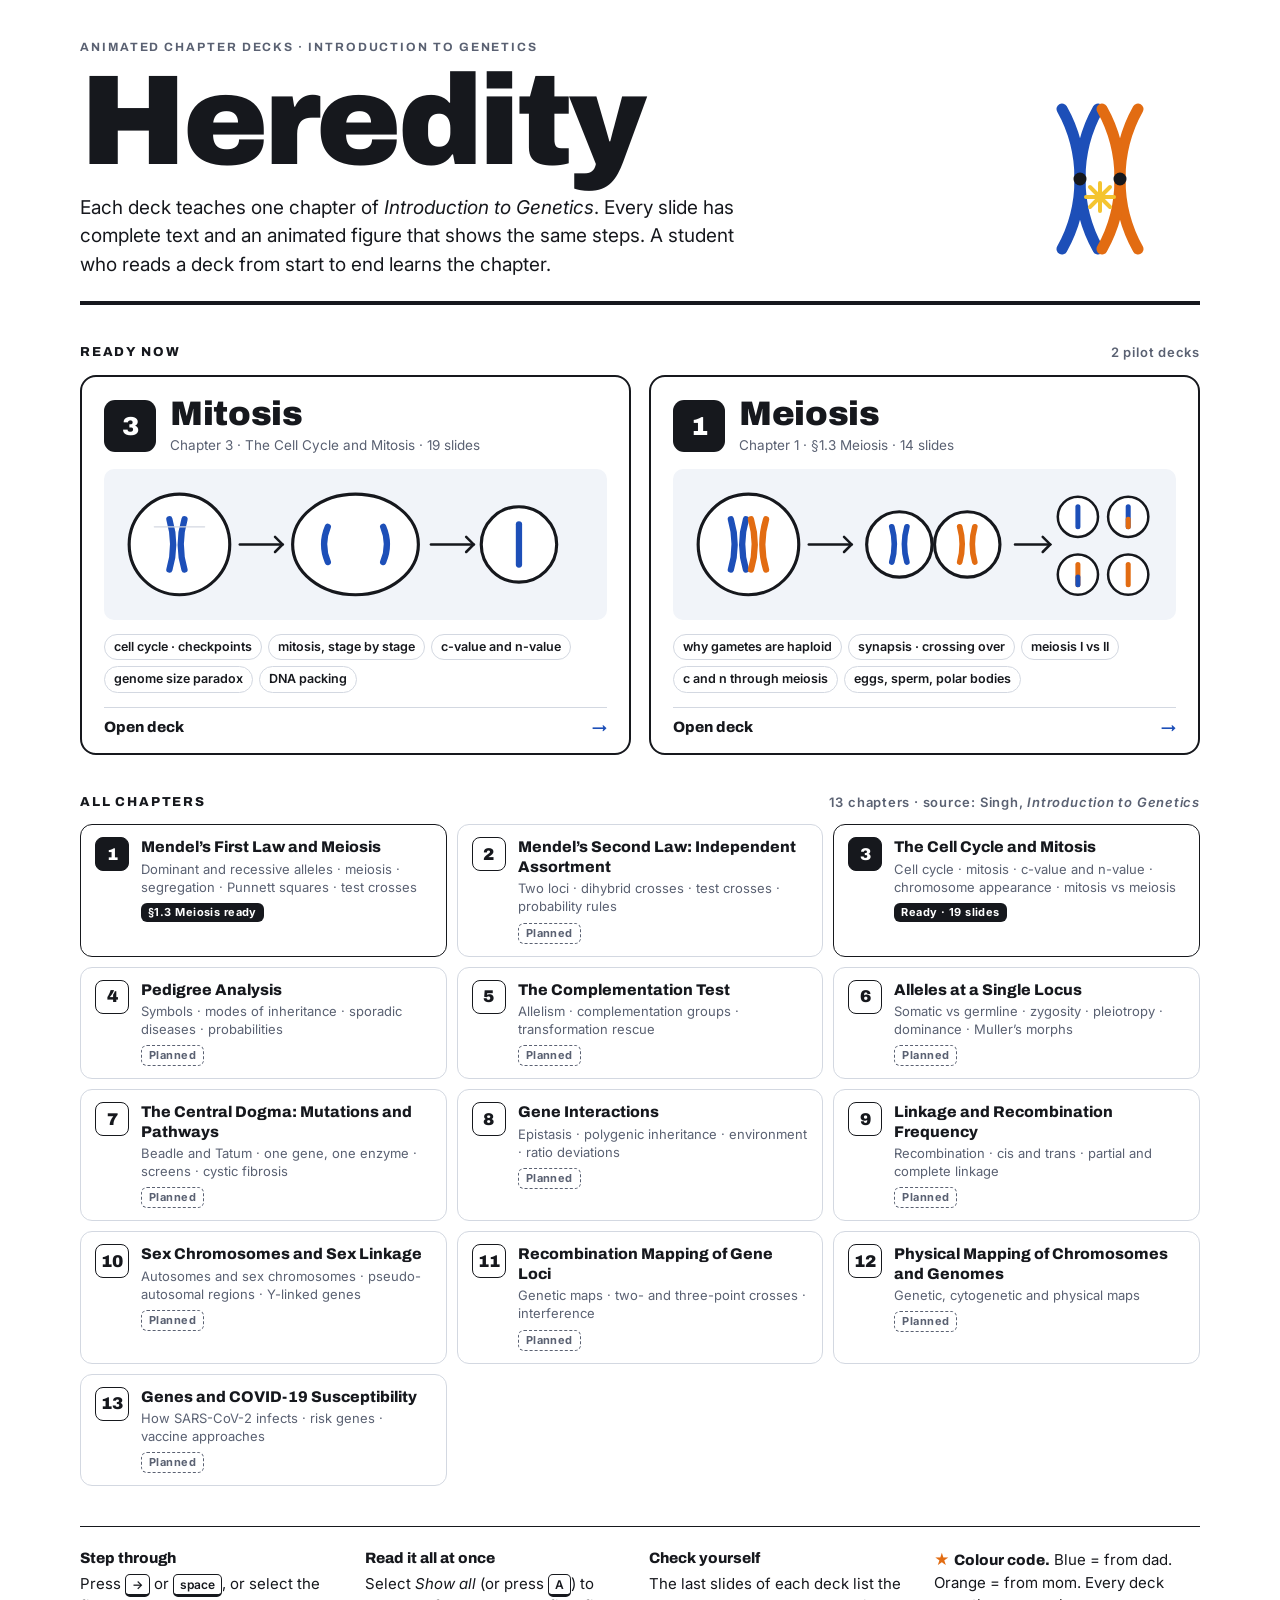
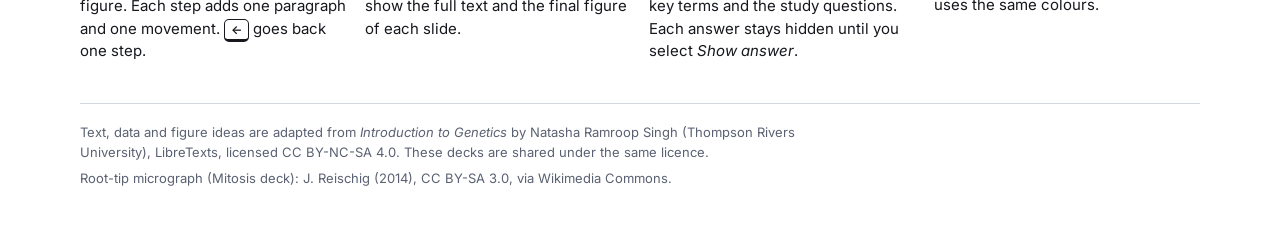
==== index.html @ efc5bda9 "Redo deck prose with the slop-scorer rubric Sentence-level slop review of both decks (mitosis M→L, m" ====
<!doctype html>
<html lang="en"><head><meta charset="utf-8">
<meta name="viewport" content="width=device-width,initial-scale=1,viewport-fit=cover">
<title>Heredity</title>
<meta name="claude:viewport-fit-sides" content="cover">
<meta name="description" content="Animated, self-contained chapter decks for Introduction to Genetics: mitosis, meiosis and the rest of heredity, explained step by step.">
<link rel="preconnect" href="https://fonts.googleapis.com"><link rel="preconnect" href="https://fonts.gstatic.com" crossorigin>
<link rel="stylesheet" href="https://fonts.googleapis.com/css2?family=Archivo:wght@500;600;700;800;900&family=Inter:wght@400;500;600;700&display=swap">
<style>
/* Layout: memory-sheet index. Heavy title + rule, a live-deck pair up top, then the 13-chapter table of contents as cards. */
:root{
  --paper:#ffffff; --ink:#16181d; --muted:#5a6172; --faint:#d3d8e1; --card:#ffffff; --wash:#f1f4f9;
  --dad:#1d4fb8; --mom:#e26c12; --hi:#f4c430; --tile:#16181d; --tile-ink:#ffffff;
  --f-display:"Archivo","Arial Black","Helvetica Neue",system-ui,sans-serif;
  --f-body:"Inter",system-ui,-apple-system,"Segoe UI",sans-serif;
}
@media (prefers-color-scheme: dark){:root:not([data-theme="light"]){color-scheme:dark;
  --paper:#0d0f13; --ink:#eef1f6; --muted:#9ba3b4; --faint:#2f3540; --card:#12151b; --wash:#191d25;
  --dad:#58b4f0; --mom:#ff9c48; --hi:#ffd84d; --tile:#eef1f6; --tile-ink:#0d0f13;}}
:root[data-theme="dark"]{color-scheme:dark;
  --paper:#0d0f13; --ink:#eef1f6; --muted:#9ba3b4; --faint:#2f3540; --card:#12151b; --wash:#191d25;
  --dad:#58b4f0; --mom:#ff9c48; --hi:#ffd84d; --tile:#eef1f6; --tile-ink:#0d0f13;}
*,*::before,*::after{box-sizing:border-box}
body{margin:0;background:var(--paper);color:var(--ink);font:16px/1.5 var(--f-body);-webkit-font-smoothing:antialiased;
  padding-left:max(16px,env(safe-area-inset-left,0px));padding-right:max(16px,env(safe-area-inset-right,0px))}
.wrap{max-width:1120px;margin:0 auto;padding-block:40px 56px;display:flex;flex-direction:column;gap:40px}
a{color:inherit}
.eyebrow{font:700 12px/1.2 var(--f-display);letter-spacing:.16em;text-transform:uppercase;color:var(--muted)}
header{display:grid;grid-template-columns:1fr auto;gap:24px;align-items:end;border-bottom:4px solid var(--ink);padding-bottom:22px}
h1{font:900 clamp(56px,11vw,128px)/.9 var(--f-display);letter-spacing:-.03em;margin:10px 0 14px}
.lede{font-size:clamp(17px,1.6vw,19px);max-width:56ch;margin:0;text-wrap:pretty}
.mark{width:clamp(130px,18vw,200px);height:auto}
.mark .chr{stroke-linecap:round;fill:none;stroke-width:11}
.mark .tipb{animation:swapb 6s infinite var(--e,ease-in-out)}
.mark .tipo{animation:swapo 6s infinite ease-in-out}
@keyframes swapb{0%,35%{stroke:var(--dad)}50%,85%{stroke:var(--mom)}100%{stroke:var(--dad)}}
@keyframes swapo{0%,35%{stroke:var(--mom)}50%,85%{stroke:var(--dad)}100%{stroke:var(--mom)}}
.mark .spark{animation:spark 6s infinite;transform-origin:100px 118px;transform-box:view-box}
@keyframes spark{0%,36%{opacity:0;transform:scale(.4)}42%{opacity:1;transform:scale(1.2)}50%,100%{opacity:0;transform:scale(.4)}}
@media (prefers-reduced-motion:reduce){.mark *{animation:none!important}}

h2{font:800 13px/1.2 var(--f-display);letter-spacing:.14em;text-transform:uppercase;margin:0 0 14px;display:flex;justify-content:space-between;gap:12px}
h2 span{color:var(--muted);font-weight:600;letter-spacing:.06em;text-transform:none;font-family:var(--f-body);font-size:13px}

.live{display:grid;grid-template-columns:repeat(auto-fit,minmax(min(100%,420px),1fr));gap:18px}
.deck{display:grid;grid-template-rows:auto 1fr auto;gap:14px;border:2px solid var(--ink);border-radius:16px;padding:20px 22px 18px;text-decoration:none;background:var(--card);transition:transform .2s ease,box-shadow .2s ease}
.deck:hover{transform:translateY(-3px);box-shadow:0 6px 0 var(--ink)}
.deck:focus-visible{outline:3px solid var(--dad);outline-offset:3px}
.deck-top{display:flex;align-items:center;gap:14px}
.tile{flex:none;width:52px;height:52px;border-radius:11px;background:var(--tile);color:var(--tile-ink);display:grid;place-items:center;font:900 26px/1 var(--f-display)}
.deck h3{font:900 clamp(26px,3vw,34px)/1 var(--f-display);margin:0;letter-spacing:-.01em}
.deck .sub{font-size:13.5px;color:var(--muted);margin-top:4px}
.deck svg{width:100%;height:auto;display:block;border-radius:10px;background:var(--wash)}
.deck ul{margin:0;padding:0;list-style:none;display:flex;flex-wrap:wrap;gap:6px}
.deck li{font:600 12.5px/1 var(--f-body);border:1.5px solid var(--faint);border-radius:999px;padding:6px 9px}
.go{display:flex;justify-content:space-between;align-items:center;font:800 15px/1 var(--f-display);border-top:1.5px solid var(--faint);padding-top:12px}
.go b{font-weight:800;color:var(--dad)}

.toc{display:grid;grid-template-columns:repeat(auto-fill,minmax(min(100%,330px),1fr));gap:10px}
.ch{display:grid;grid-template-columns:auto 1fr;gap:12px;align-items:start;border:1.5px solid var(--faint);border-radius:12px;padding:12px 14px;text-decoration:none;background:var(--card)}
a.ch{border-color:var(--ink)}
a.ch:hover{background:var(--wash)}
a.ch:focus-visible{outline:3px solid var(--dad);outline-offset:2px}
.ch .n{width:34px;height:34px;border-radius:8px;display:grid;place-items:center;font:900 17px/1 var(--f-display);border:1.5px solid var(--ink)}
a.ch .n{background:var(--tile);color:var(--tile-ink)}
.ch .t{font:800 15.5px/1.25 var(--f-display)}
.ch .s{font-size:13px;color:var(--muted);margin-top:3px;line-height:1.4}
.pill{display:inline-block;font:700 11px/1 var(--f-body);letter-spacing:.04em;padding:4px 7px;border-radius:6px;margin-top:7px}
.pill.ok{background:var(--ink);color:var(--paper)}
.pill.later{border:1.5px dashed var(--muted);color:var(--muted)}

.how{display:grid;grid-template-columns:repeat(auto-fit,minmax(min(100%,240px),1fr));gap:18px;border-top:1.5px solid var(--ink);padding-top:22px}
.how p{margin:0;font-size:15px;max-width:44ch}
.how b{display:block;font:800 15px/1.3 var(--f-display);margin-bottom:4px}
.star::before{content:"★ ";color:var(--mom)}
kbd{font:600 12px/1 var(--f-body);border:1.5px solid var(--ink);border-bottom-width:3px;border-radius:5px;padding:2px 6px}
footer{font-size:13px;color:var(--muted);border-top:1px solid var(--faint);padding-top:18px;line-height:1.55}
footer p{margin:0 0 6px;max-width:90ch}
@media (max-width:640px){header{grid-template-columns:1fr}.mark{justify-self:start;width:120px;order:-1}}
</style></head>
<body><div class="wrap">

<header>
  <div>
    <div class="eyebrow">Animated chapter decks · Introduction to Genetics</div>
    <h1>Heredity</h1>
    <p class="lede">Each deck teaches one chapter of <i>Introduction to Genetics</i>. Every slide has complete text and an animated figure that shows the same steps. A student who reads a deck from start to end learns the chapter.</p>
  </div>
  <svg class="mark" viewBox="0 0 200 200" role="img" aria-label="Two homologous chromosomes, blue from dad and orange from mom, swap their lower tips in a crossover">
    <path class="chr" d="M62,30 Q80,62 80,100 Q80,138 62,170" style="stroke:var(--dad)"/>
    <path class="chr" d="M98,30 Q80,62 80,100" style="stroke:var(--dad)"/>
    <path class="chr tipb" d="M80,100 Q80,138 98,170" style="stroke:var(--dad)"/>
    <path class="chr" d="M138,30 Q120,62 120,100 Q120,138 138,170" style="stroke:var(--mom)"/>
    <path class="chr" d="M102,30 Q120,62 120,100" style="stroke:var(--mom)"/>
    <path class="chr tipo" d="M120,100 Q120,138 102,170" style="stroke:var(--mom)"/>
    <circle cx="80" cy="100" r="6.5" style="fill:var(--ink)"/><circle cx="120" cy="100" r="6.5" style="fill:var(--ink)"/>
    <path class="spark" d="M100,104 L100,132 M86,118 L114,118 M90,108 L110,128 M110,108 L90,128" style="stroke:var(--hi);stroke-width:4;stroke-linecap:round"/>
  </svg>
</header>

<section aria-labelledby="ready">
  <h2 id="ready">Ready now <span>2 pilot decks</span></h2>
  <div class="live">
    <a class="deck" href="slides/03-mitosis.html">
      <div class="deck-top"><div class="tile">3</div><div><h3>Mitosis</h3><div class="sub">Chapter 3 · The Cell Cycle and Mitosis · 19 slides</div></div></div>
      <svg viewBox="0 0 400 120" aria-hidden="true">
        <g fill="none" stroke-linecap="round">
          <circle cx="60" cy="60" r="40" style="fill:var(--card);stroke:var(--ink)" stroke-width="2.5"/>
          <path d="M52,40 Q58,60 52,80 M64,40 Q58,60 64,80" style="stroke:var(--dad)" stroke-width="5"/>
          <path d="M40,46 L80,46" style="stroke:var(--faint)" stroke-width="1"/>
          <path d="M108,60 L142,60" style="stroke:var(--ink)" stroke-width="2"/><path d="M136,54 L142,60 L136,66" style="stroke:var(--ink)" stroke-width="2"/>
          <ellipse cx="200" cy="60" rx="50" ry="40" style="fill:var(--card);stroke:var(--ink)" stroke-width="2.5"/>
          <path d="M178,46 Q172,60 178,74" style="stroke:var(--dad)" stroke-width="5"/><path d="M222,46 Q228,60 222,74" style="stroke:var(--dad)" stroke-width="5"/>
          <path d="M260,60 L294,60" style="stroke:var(--ink)" stroke-width="2"/><path d="M288,54 L294,60 L288,66" style="stroke:var(--ink)" stroke-width="2"/>
          <circle cx="330" cy="60" r="30" style="fill:var(--card);stroke:var(--ink)" stroke-width="2.5"/><circle cx="372" cy="60" r="0" />
          <path d="M330,44 L330,76" style="stroke:var(--dad)" stroke-width="5"/>
        </g>
      </svg>
      <ul><li>cell cycle · checkpoints</li><li>mitosis, stage by stage</li><li>c-value and n-value</li><li>genome size paradox</li><li>DNA packing</li></ul>
      <div class="go"><span>Open deck</span><b>→</b></div>
    </a>
    <a class="deck" href="slides/01-meiosis.html">
      <div class="deck-top"><div class="tile">1</div><div><h3>Meiosis</h3><div class="sub">Chapter 1 · §1.3 Meiosis · 14 slides</div></div></div>
      <svg viewBox="0 0 400 120" aria-hidden="true">
        <g fill="none" stroke-linecap="round">
          <circle cx="60" cy="60" r="40" style="fill:var(--card);stroke:var(--ink)" stroke-width="2.5"/>
          <path d="M46,40 Q52,60 46,80 M58,40 Q52,60 58,80" style="stroke:var(--dad)" stroke-width="5"/>
          <path d="M62,40 Q68,60 62,80" style="stroke:var(--mom)" stroke-width="5"/><path d="M74,40 Q68,60 74,80" style="stroke:var(--mom)" stroke-width="5"/>
          <path d="M108,60 L142,60" style="stroke:var(--ink)" stroke-width="2"/><path d="M136,54 L142,60 L136,66" style="stroke:var(--ink)" stroke-width="2"/>
          <circle cx="180" cy="60" r="26" style="fill:var(--card);stroke:var(--ink)" stroke-width="2.5"/><circle cx="234" cy="60" r="26" style="fill:var(--card);stroke:var(--ink)" stroke-width="2.5"/>
          <path d="M174,46 Q178,60 174,74 M186,46 Q182,60 186,74" style="stroke:var(--dad)" stroke-width="4.5"/>
          <path d="M228,46 Q232,60 228,74 M240,46 Q236,60 240,74" style="stroke:var(--mom)" stroke-width="4.5"/>
          <path d="M272,60 L300,60" style="stroke:var(--ink)" stroke-width="2"/><path d="M294,54 L300,60 L294,66" style="stroke:var(--ink)" stroke-width="2"/>
          <circle cx="322" cy="38" r="16" style="fill:var(--card);stroke:var(--ink)" stroke-width="2"/><circle cx="362" cy="38" r="16" style="fill:var(--card);stroke:var(--ink)" stroke-width="2"/>
          <circle cx="322" cy="84" r="16" style="fill:var(--card);stroke:var(--ink)" stroke-width="2"/><circle cx="362" cy="84" r="16" style="fill:var(--card);stroke:var(--ink)" stroke-width="2"/>
          <path d="M322,30 L322,46" style="stroke:var(--dad)" stroke-width="4"/><path d="M362,30 L362,46" style="stroke:var(--dad)" stroke-width="4"/>
          <path d="M322,76 L322,92" style="stroke:var(--mom)" stroke-width="4"/><path d="M362,76 L362,92" style="stroke:var(--mom)" stroke-width="4"/>
          <path d="M362,40 L362,46" style="stroke:var(--mom)" stroke-width="4"/><path d="M322,86 L322,92" style="stroke:var(--dad)" stroke-width="4"/>
        </g>
      </svg>
      <ul><li>why gametes are haploid</li><li>synapsis · crossing over</li><li>meiosis I vs II</li><li>c and n through meiosis</li><li>eggs, sperm, polar bodies</li></ul>
      <div class="go"><span>Open deck</span><b>→</b></div>
    </a>
  </div>
</section>

<section aria-labelledby="all">
  <h2 id="all">All chapters <span>13 chapters · source: Singh, <i>Introduction to Genetics</i></span></h2>
  <div class="toc">
    <a class="ch" href="slides/01-meiosis.html"><div class="n">1</div><div><div class="t">Mendel’s First Law and Meiosis</div><div class="s">Dominant and recessive alleles · meiosis · segregation · Punnett squares · test crosses</div><span class="pill ok">§1.3 Meiosis ready</span></div></a>
    <div class="ch"><div class="n">2</div><div><div class="t">Mendel’s Second Law: Independent Assortment</div><div class="s">Two loci · dihybrid crosses · test crosses · probability rules</div><span class="pill later">Planned</span></div></div>
    <a class="ch" href="slides/03-mitosis.html"><div class="n">3</div><div><div class="t">The Cell Cycle and Mitosis</div><div class="s">Cell cycle · mitosis · c-value and n-value · chromosome appearance · mitosis vs meiosis</div><span class="pill ok">Ready · 19 slides</span></div></a>
    <div class="ch"><div class="n">4</div><div><div class="t">Pedigree Analysis</div><div class="s">Symbols · modes of inheritance · sporadic diseases · probabilities</div><span class="pill later">Planned</span></div></div>
    <div class="ch"><div class="n">5</div><div><div class="t">The Complementation Test</div><div class="s">Allelism · complementation groups · transformation rescue</div><span class="pill later">Planned</span></div></div>
    <div class="ch"><div class="n">6</div><div><div class="t">Alleles at a Single Locus</div><div class="s">Somatic vs germline · zygosity · pleiotropy · dominance · Muller’s morphs</div><span class="pill later">Planned</span></div></div>
    <div class="ch"><div class="n">7</div><div><div class="t">The Central Dogma: Mutations and Pathways</div><div class="s">Beadle and Tatum · one gene, one enzyme · screens · cystic fibrosis</div><span class="pill later">Planned</span></div></div>
    <div class="ch"><div class="n">8</div><div><div class="t">Gene Interactions</div><div class="s">Epistasis · polygenic inheritance · environment · ratio deviations</div><span class="pill later">Planned</span></div></div>
    <div class="ch"><div class="n">9</div><div><div class="t">Linkage and Recombination Frequency</div><div class="s">Recombination · cis and trans · partial and complete linkage</div><span class="pill later">Planned</span></div></div>
    <div class="ch"><div class="n">10</div><div><div class="t">Sex Chromosomes and Sex Linkage</div><div class="s">Autosomes and sex chromosomes · pseudo-autosomal regions · Y-linked genes</div><span class="pill later">Planned</span></div></div>
    <div class="ch"><div class="n">11</div><div><div class="t">Recombination Mapping of Gene Loci</div><div class="s">Genetic maps · two- and three-point crosses · interference</div><span class="pill later">Planned</span></div></div>
    <div class="ch"><div class="n">12</div><div><div class="t">Physical Mapping of Chromosomes and Genomes</div><div class="s">Genetic, cytogenetic and physical maps</div><span class="pill later">Planned</span></div></div>
    <div class="ch"><div class="n">13</div><div><div class="t">Genes and COVID-19 Susceptibility</div><div class="s">How SARS-CoV-2 infects · risk genes · vaccine approaches</div><span class="pill later">Planned</span></div></div>
  </div>
</section>

<section class="how" aria-label="How to use a deck">
  <p><b>Step through</b>Press <kbd>→</kbd> or <kbd>space</kbd>, or select the figure. Each step adds one paragraph and one movement. <kbd>←</kbd> goes back one step.</p>
  <p><b>Read it all at once</b>Select <i>Show all</i> (or press <kbd>A</kbd>) to show the full text and the final figure of each slide.</p>
  <p><b>Check yourself</b>The last slides of each deck list the key terms and the study questions. Each answer stays hidden until you select <i>Show answer</i>.</p>
  <p class="star"><b style="display:inline">Colour code.</b> Blue = from dad. Orange = from mom. Every deck uses the same colours.</p>
</section>

<footer>
  <p>Text, data and figure ideas are adapted from <i>Introduction to Genetics</i> by Natasha Ramroop Singh (Thompson Rivers University), LibreTexts, licensed CC BY-NC-SA 4.0. These decks are shared under the same licence.</p>
  <p>Root-tip micrograph (Mitosis deck): J. Reischig (2014), CC BY-SA 3.0, via Wikimedia Commons.</p>
</footer>
</div></body></html>
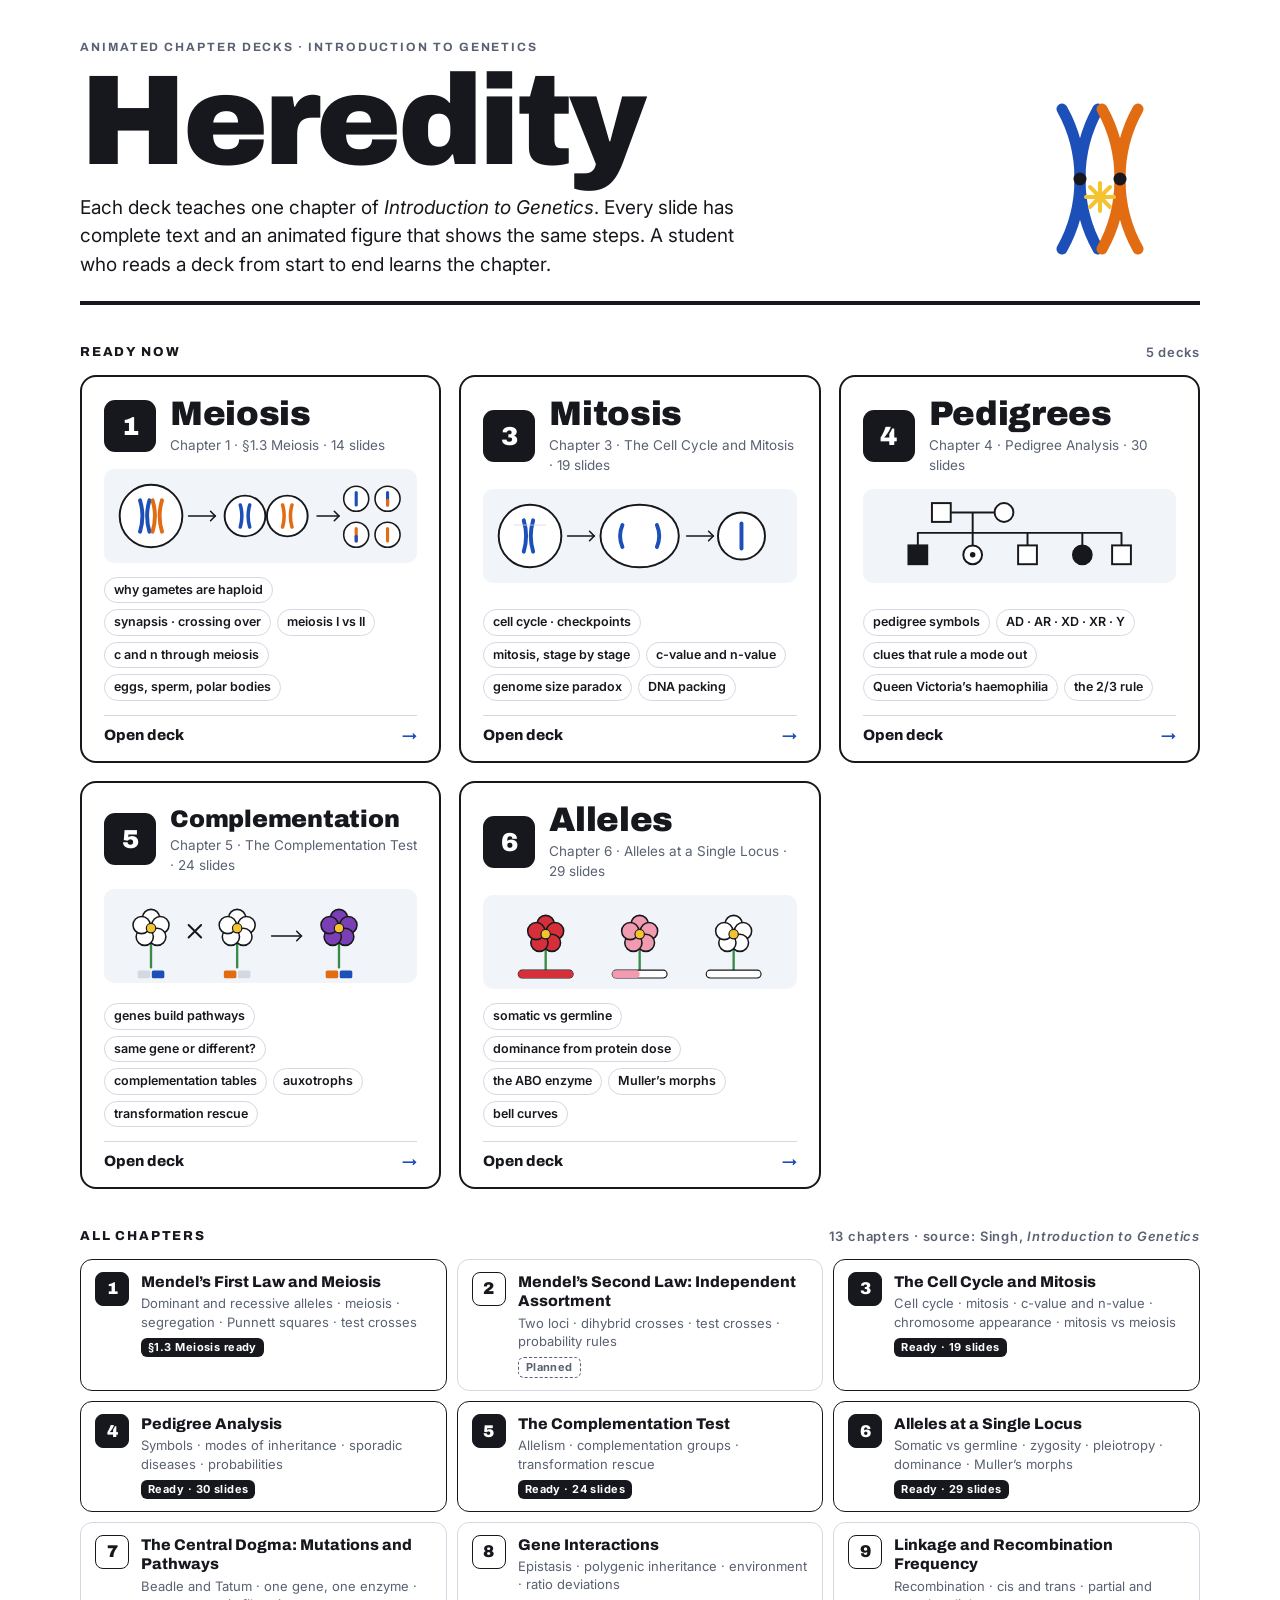
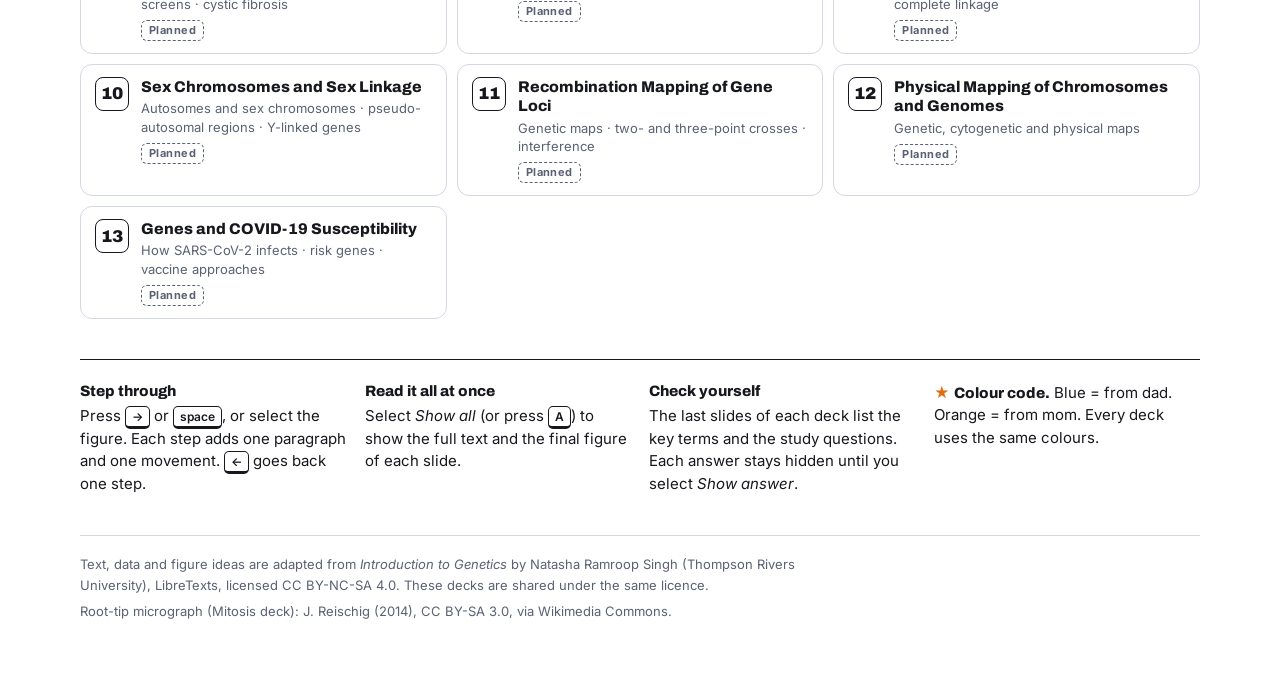
==== commit e861c1db: "Add chapter 4, 5 and 6 decks (pedigrees, complementation, alleles) Genome-first explanations, real c" ====
--- a/index.html
+++ b/index.html
@@ -42,13 +42,16 @@
 h2{font:800 13px/1.2 var(--f-display);letter-spacing:.14em;text-transform:uppercase;margin:0 0 14px;display:flex;justify-content:space-between;gap:12px}
 h2 span{color:var(--muted);font-weight:600;letter-spacing:.06em;text-transform:none;font-family:var(--f-body);font-size:13px}
 
-.live{display:grid;grid-template-columns:repeat(auto-fit,minmax(min(100%,420px),1fr));gap:18px}
+.live{display:grid;grid-template-columns:repeat(auto-fit,minmax(min(100%,340px),1fr));gap:18px}
 .deck{display:grid;grid-template-rows:auto 1fr auto;gap:14px;border:2px solid var(--ink);border-radius:16px;padding:20px 22px 18px;text-decoration:none;background:var(--card);transition:transform .2s ease,box-shadow .2s ease}
 .deck:hover{transform:translateY(-3px);box-shadow:0 6px 0 var(--ink)}
 .deck:focus-visible{outline:3px solid var(--dad);outline-offset:3px}
 .deck-top{display:flex;align-items:center;gap:14px}
 .tile{flex:none;width:52px;height:52px;border-radius:11px;background:var(--tile);color:var(--tile-ink);display:grid;place-items:center;font:900 26px/1 var(--f-display)}
 .deck h3{font:900 clamp(26px,3vw,34px)/1 var(--f-display);margin:0;letter-spacing:-.01em}
+.deck h3.long{font-size:clamp(20px,1.9vw,24px);padding-top:4px}
+.deck-top>div{min-width:0}
+.deck{min-width:0}
 .deck .sub{font-size:13.5px;color:var(--muted);margin-top:4px}
 .deck svg{width:100%;height:auto;display:block;border-radius:10px;background:var(--wash)}
 .deck ul{margin:0;padding:0;list-style:none;display:flex;flex-wrap:wrap;gap:6px}
@@ -99,26 +102,8 @@
 </header>
 
 <section aria-labelledby="ready">
-  <h2 id="ready">Ready now <span>2 pilot decks</span></h2>
+  <h2 id="ready">Ready now <span>5 decks</span></h2>
   <div class="live">
-    <a class="deck" href="slides/03-mitosis.html">
-      <div class="deck-top"><div class="tile">3</div><div><h3>Mitosis</h3><div class="sub">Chapter 3 · The Cell Cycle and Mitosis · 19 slides</div></div></div>
-      <svg viewBox="0 0 400 120" aria-hidden="true">
-        <g fill="none" stroke-linecap="round">
-          <circle cx="60" cy="60" r="40" style="fill:var(--card);stroke:var(--ink)" stroke-width="2.5"/>
-          <path d="M52,40 Q58,60 52,80 M64,40 Q58,60 64,80" style="stroke:var(--dad)" stroke-width="5"/>
-          <path d="M40,46 L80,46" style="stroke:var(--faint)" stroke-width="1"/>
-          <path d="M108,60 L142,60" style="stroke:var(--ink)" stroke-width="2"/><path d="M136,54 L142,60 L136,66" style="stroke:var(--ink)" stroke-width="2"/>
-          <ellipse cx="200" cy="60" rx="50" ry="40" style="fill:var(--card);stroke:var(--ink)" stroke-width="2.5"/>
-          <path d="M178,46 Q172,60 178,74" style="stroke:var(--dad)" stroke-width="5"/><path d="M222,46 Q228,60 222,74" style="stroke:var(--dad)" stroke-width="5"/>
-          <path d="M260,60 L294,60" style="stroke:var(--ink)" stroke-width="2"/><path d="M288,54 L294,60 L288,66" style="stroke:var(--ink)" stroke-width="2"/>
-          <circle cx="330" cy="60" r="30" style="fill:var(--card);stroke:var(--ink)" stroke-width="2.5"/><circle cx="372" cy="60" r="0" />
-          <path d="M330,44 L330,76" style="stroke:var(--dad)" stroke-width="5"/>
-        </g>
-      </svg>
-      <ul><li>cell cycle · checkpoints</li><li>mitosis, stage by stage</li><li>c-value and n-value</li><li>genome size paradox</li><li>DNA packing</li></ul>
-      <div class="go"><span>Open deck</span><b>→</b></div>
-    </a>
     <a class="deck" href="slides/01-meiosis.html">
       <div class="deck-top"><div class="tile">1</div><div><h3>Meiosis</h3><div class="sub">Chapter 1 · §1.3 Meiosis · 14 slides</div></div></div>
       <svg viewBox="0 0 400 120" aria-hidden="true">
@@ -141,6 +126,65 @@
       <ul><li>why gametes are haploid</li><li>synapsis · crossing over</li><li>meiosis I vs II</li><li>c and n through meiosis</li><li>eggs, sperm, polar bodies</li></ul>
       <div class="go"><span>Open deck</span><b>→</b></div>
     </a>
+    <a class="deck" href="slides/03-mitosis.html">
+      <div class="deck-top"><div class="tile">3</div><div><h3>Mitosis</h3><div class="sub">Chapter 3 · The Cell Cycle and Mitosis · 19 slides</div></div></div>
+      <svg viewBox="0 0 400 120" aria-hidden="true">
+        <g fill="none" stroke-linecap="round">
+          <circle cx="60" cy="60" r="40" style="fill:var(--card);stroke:var(--ink)" stroke-width="2.5"/>
+          <path d="M52,40 Q58,60 52,80 M64,40 Q58,60 64,80" style="stroke:var(--dad)" stroke-width="5"/>
+          <path d="M40,46 L80,46" style="stroke:var(--faint)" stroke-width="1"/>
+          <path d="M108,60 L142,60" style="stroke:var(--ink)" stroke-width="2"/><path d="M136,54 L142,60 L136,66" style="stroke:var(--ink)" stroke-width="2"/>
+          <ellipse cx="200" cy="60" rx="50" ry="40" style="fill:var(--card);stroke:var(--ink)" stroke-width="2.5"/>
+          <path d="M178,46 Q172,60 178,74" style="stroke:var(--dad)" stroke-width="5"/><path d="M222,46 Q228,60 222,74" style="stroke:var(--dad)" stroke-width="5"/>
+          <path d="M260,60 L294,60" style="stroke:var(--ink)" stroke-width="2"/><path d="M288,54 L294,60 L288,66" style="stroke:var(--ink)" stroke-width="2"/>
+          <circle cx="330" cy="60" r="30" style="fill:var(--card);stroke:var(--ink)" stroke-width="2.5"/><circle cx="372" cy="60" r="0" />
+          <path d="M330,44 L330,76" style="stroke:var(--dad)" stroke-width="5"/>
+        </g>
+      </svg>
+      <ul><li>cell cycle · checkpoints</li><li>mitosis, stage by stage</li><li>c-value and n-value</li><li>genome size paradox</li><li>DNA packing</li></ul>
+      <div class="go"><span>Open deck</span><b>→</b></div>
+    </a>
+    <a class="deck" href="slides/04-pedigrees.html">
+      <div class="deck-top"><div class="tile">4</div><div><h3>Pedigrees</h3><div class="sub">Chapter 4 · Pedigree Analysis · 30 slides</div></div></div>
+      <svg viewBox="0 0 400 120" aria-hidden="true">
+        <g fill="none" stroke-linecap="round" stroke-width="2.5" style="stroke:var(--ink)">
+          <path d="M112,30 L168,30 M140,30 L140,56 M70,56 L330,56 M70,56 L70,72 M140,56 L140,72 M210,56 L210,72 M280,56 L280,72 M330,56 L330,72"/>
+          <rect x="88" y="18" width="24" height="24" style="fill:var(--card)"/><circle cx="180" cy="30" r="12" style="fill:var(--card)"/>
+          <rect x="58" y="72" width="24" height="24" style="fill:var(--ink)"/><circle cx="140" cy="84" r="12" style="fill:var(--card)"/>
+          <circle cx="140" cy="84" r="3.5" style="fill:var(--ink);stroke:none"/>
+          <rect x="198" y="72" width="24" height="24" style="fill:var(--card)"/><circle cx="280" cy="84" r="12" style="fill:var(--ink)"/>
+          <rect x="318" y="72" width="24" height="24" style="fill:var(--card)"/>
+        </g>
+      </svg>
+      <ul><li>pedigree symbols</li><li>AD · AR · XD · XR · Y</li><li>clues that rule a mode out</li><li>Queen Victoria’s haemophilia</li><li>the 2/3 rule</li></ul>
+      <div class="go"><span>Open deck</span><b>→</b></div>
+    </a>
+    <a class="deck" href="slides/05-complementation.html">
+      <div class="deck-top"><div class="tile">5</div><div><h3 class="long">Complementation</h3><div class="sub">Chapter 5 · The Complementation Test · 24 slides</div></div></div>
+      <svg viewBox="0 0 400 120" aria-hidden="true">
+        <g fill="none" stroke-linecap="round">
+          <path d="M60,62 L60,100" style="stroke:#3a8a4a" stroke-width="3"/><circle cx="60" cy="37" r="11" style="fill:#ffffff;stroke:var(--ink)" stroke-width="2"/><circle cx="72" cy="46" r="11" style="fill:#ffffff;stroke:var(--ink)" stroke-width="2"/><circle cx="68" cy="61" r="11" style="fill:#ffffff;stroke:var(--ink)" stroke-width="2"/><circle cx="52" cy="61" r="11" style="fill:#ffffff;stroke:var(--ink)" stroke-width="2"/><circle cx="48" cy="46" r="11" style="fill:#ffffff;stroke:var(--ink)" stroke-width="2"/><circle cx="60" cy="50" r="6" style="fill:var(--hi);stroke:var(--ink)" stroke-width="1.5"/>
+          <path d="M108,46 L124,62 M124,46 L108,62" style="stroke:var(--ink)" stroke-width="2.5"/>
+          <path d="M170,62 L170,100" style="stroke:#3a8a4a" stroke-width="3"/><circle cx="170" cy="37" r="11" style="fill:#ffffff;stroke:var(--ink)" stroke-width="2"/><circle cx="182" cy="46" r="11" style="fill:#ffffff;stroke:var(--ink)" stroke-width="2"/><circle cx="178" cy="61" r="11" style="fill:#ffffff;stroke:var(--ink)" stroke-width="2"/><circle cx="162" cy="61" r="11" style="fill:#ffffff;stroke:var(--ink)" stroke-width="2"/><circle cx="158" cy="46" r="11" style="fill:#ffffff;stroke:var(--ink)" stroke-width="2"/><circle cx="170" cy="50" r="6" style="fill:var(--hi);stroke:var(--ink)" stroke-width="1.5"/>
+          <path d="M214,60 L252,60" style="stroke:var(--ink)" stroke-width="2"/><path d="M246,54 L252,60 L246,66" style="stroke:var(--ink)" stroke-width="2"/>
+          <path d="M300,62 L300,100" style="stroke:#3a8a4a" stroke-width="3"/><circle cx="300" cy="37" r="11" style="fill:#7b3fb5;stroke:var(--ink)" stroke-width="2"/><circle cx="312" cy="46" r="11" style="fill:#7b3fb5;stroke:var(--ink)" stroke-width="2"/><circle cx="308" cy="61" r="11" style="fill:#7b3fb5;stroke:var(--ink)" stroke-width="2"/><circle cx="292" cy="61" r="11" style="fill:#7b3fb5;stroke:var(--ink)" stroke-width="2"/><circle cx="288" cy="46" r="11" style="fill:#7b3fb5;stroke:var(--ink)" stroke-width="2"/><circle cx="300" cy="50" r="6" style="fill:var(--hi);stroke:var(--ink)" stroke-width="1.5"/>
+        </g>
+        <g style="stroke:none"><rect x="43" y="104" width="16" height="10" rx="2" style="fill:var(--faint)"/><rect x="61" y="104" width="16" height="10" rx="2" style="fill:var(--dad)"/><rect x="153" y="104" width="16" height="10" rx="2" style="fill:var(--mom)"/><rect x="171" y="104" width="16" height="10" rx="2" style="fill:var(--faint)"/><rect x="283" y="104" width="16" height="10" rx="2" style="fill:var(--mom)"/><rect x="301" y="104" width="16" height="10" rx="2" style="fill:var(--dad)"/></g>
+      </svg>
+      <ul><li>genes build pathways</li><li>same gene or different?</li><li>complementation tables</li><li>auxotrophs</li><li>transformation rescue</li></ul>
+      <div class="go"><span>Open deck</span><b>→</b></div>
+    </a>
+    <a class="deck" href="slides/06-alleles.html">
+      <div class="deck-top"><div class="tile">6</div><div><h3>Alleles</h3><div class="sub">Chapter 6 · Alleles at a Single Locus · 29 slides</div></div></div>
+      <svg viewBox="0 0 400 120" aria-hidden="true">
+        <g fill="none" stroke-linecap="round">
+          <path d="M80,62 L80,104" style="stroke:#3a8a4a" stroke-width="3"/><circle cx="80" cy="37" r="11" style="fill:#d62f3a;stroke:var(--ink)" stroke-width="2"/><circle cx="92" cy="46" r="11" style="fill:#d62f3a;stroke:var(--ink)" stroke-width="2"/><circle cx="88" cy="61" r="11" style="fill:#d62f3a;stroke:var(--ink)" stroke-width="2"/><circle cx="72" cy="61" r="11" style="fill:#d62f3a;stroke:var(--ink)" stroke-width="2"/><circle cx="68" cy="46" r="11" style="fill:#d62f3a;stroke:var(--ink)" stroke-width="2"/><circle cx="80" cy="50" r="6" style="fill:var(--hi);stroke:var(--ink)" stroke-width="1.5"/><path d="M200,62 L200,104" style="stroke:#3a8a4a" stroke-width="3"/><circle cx="200" cy="37" r="11" style="fill:#f29bb0;stroke:var(--ink)" stroke-width="2"/><circle cx="212" cy="46" r="11" style="fill:#f29bb0;stroke:var(--ink)" stroke-width="2"/><circle cx="208" cy="61" r="11" style="fill:#f29bb0;stroke:var(--ink)" stroke-width="2"/><circle cx="192" cy="61" r="11" style="fill:#f29bb0;stroke:var(--ink)" stroke-width="2"/><circle cx="188" cy="46" r="11" style="fill:#f29bb0;stroke:var(--ink)" stroke-width="2"/><circle cx="200" cy="50" r="6" style="fill:var(--hi);stroke:var(--ink)" stroke-width="1.5"/><path d="M320,62 L320,104" style="stroke:#3a8a4a" stroke-width="3"/><circle cx="320" cy="37" r="11" style="fill:#ffffff;stroke:var(--ink)" stroke-width="2"/><circle cx="332" cy="46" r="11" style="fill:#ffffff;stroke:var(--ink)" stroke-width="2"/><circle cx="328" cy="61" r="11" style="fill:#ffffff;stroke:var(--ink)" stroke-width="2"/><circle cx="312" cy="61" r="11" style="fill:#ffffff;stroke:var(--ink)" stroke-width="2"/><circle cx="308" cy="46" r="11" style="fill:#ffffff;stroke:var(--ink)" stroke-width="2"/><circle cx="320" cy="50" r="6" style="fill:var(--hi);stroke:var(--ink)" stroke-width="1.5"/>
+          <rect x="45" y="96" width="70" height="10" rx="5" style="fill:var(--card);stroke:var(--ink)" stroke-width="1.5"/><rect x="45" y="96" width="70" height="10" rx="5" style="fill:#d62f3a"/><rect x="165" y="96" width="70" height="10" rx="5" style="fill:var(--card);stroke:var(--ink)" stroke-width="1.5"/><rect x="165" y="96" width="35" height="10" rx="5" style="fill:#f29bb0"/><rect x="285" y="96" width="70" height="10" rx="5" style="fill:var(--card);stroke:var(--ink)" stroke-width="1.5"/><rect x="285" y="96" width="0" height="10" rx="5" style="fill:#ffffff"/>
+        </g>
+      </svg>
+      <ul><li>somatic vs germline</li><li>dominance from protein dose</li><li>the ABO enzyme</li><li>Muller’s morphs</li><li>bell curves</li></ul>
+      <div class="go"><span>Open deck</span><b>→</b></div>
+    </a>
   </div>
 </section>
 
@@ -150,9 +194,9 @@
     <a class="ch" href="slides/01-meiosis.html"><div class="n">1</div><div><div class="t">Mendel’s First Law and Meiosis</div><div class="s">Dominant and recessive alleles · meiosis · segregation · Punnett squares · test crosses</div><span class="pill ok">§1.3 Meiosis ready</span></div></a>
     <div class="ch"><div class="n">2</div><div><div class="t">Mendel’s Second Law: Independent Assortment</div><div class="s">Two loci · dihybrid crosses · test crosses · probability rules</div><span class="pill later">Planned</span></div></div>
     <a class="ch" href="slides/03-mitosis.html"><div class="n">3</div><div><div class="t">The Cell Cycle and Mitosis</div><div class="s">Cell cycle · mitosis · c-value and n-value · chromosome appearance · mitosis vs meiosis</div><span class="pill ok">Ready · 19 slides</span></div></a>
-    <div class="ch"><div class="n">4</div><div><div class="t">Pedigree Analysis</div><div class="s">Symbols · modes of inheritance · sporadic diseases · probabilities</div><span class="pill later">Planned</span></div></div>
-    <div class="ch"><div class="n">5</div><div><div class="t">The Complementation Test</div><div class="s">Allelism · complementation groups · transformation rescue</div><span class="pill later">Planned</span></div></div>
-    <div class="ch"><div class="n">6</div><div><div class="t">Alleles at a Single Locus</div><div class="s">Somatic vs germline · zygosity · pleiotropy · dominance · Muller’s morphs</div><span class="pill later">Planned</span></div></div>
+    <a class="ch" href="slides/04-pedigrees.html"><div class="n">4</div><div><div class="t">Pedigree Analysis</div><div class="s">Symbols · modes of inheritance · sporadic diseases · probabilities</div><span class="pill ok">Ready · 30 slides</span></div></a>
+    <a class="ch" href="slides/05-complementation.html"><div class="n">5</div><div><div class="t">The Complementation Test</div><div class="s">Allelism · complementation groups · transformation rescue</div><span class="pill ok">Ready · 24 slides</span></div></a>
+    <a class="ch" href="slides/06-alleles.html"><div class="n">6</div><div><div class="t">Alleles at a Single Locus</div><div class="s">Somatic vs germline · zygosity · pleiotropy · dominance · Muller’s morphs</div><span class="pill ok">Ready · 29 slides</span></div></a>
     <div class="ch"><div class="n">7</div><div><div class="t">The Central Dogma: Mutations and Pathways</div><div class="s">Beadle and Tatum · one gene, one enzyme · screens · cystic fibrosis</div><span class="pill later">Planned</span></div></div>
     <div class="ch"><div class="n">8</div><div><div class="t">Gene Interactions</div><div class="s">Epistasis · polygenic inheritance · environment · ratio deviations</div><span class="pill later">Planned</span></div></div>
     <div class="ch"><div class="n">9</div><div><div class="t">Linkage and Recombination Frequency</div><div class="s">Recombination · cis and trans · partial and complete linkage</div><span class="pill later">Planned</span></div></div>
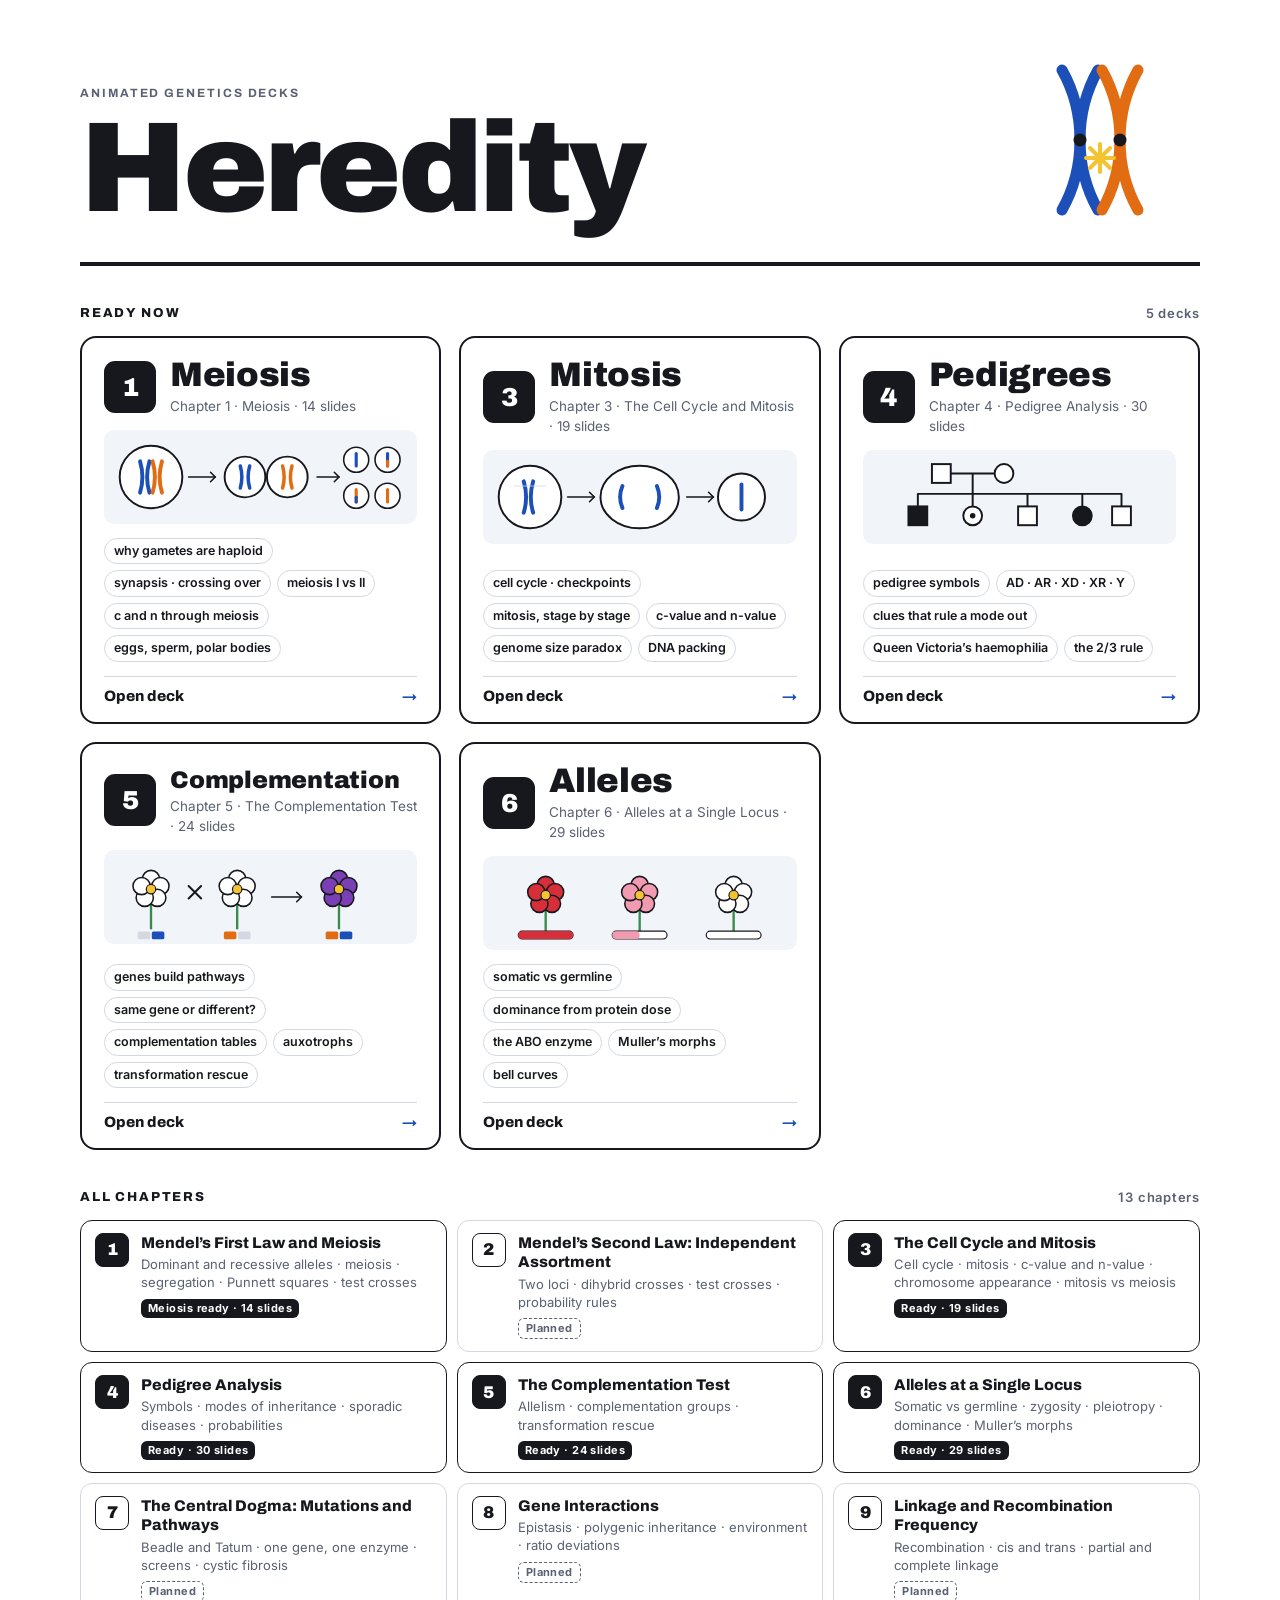
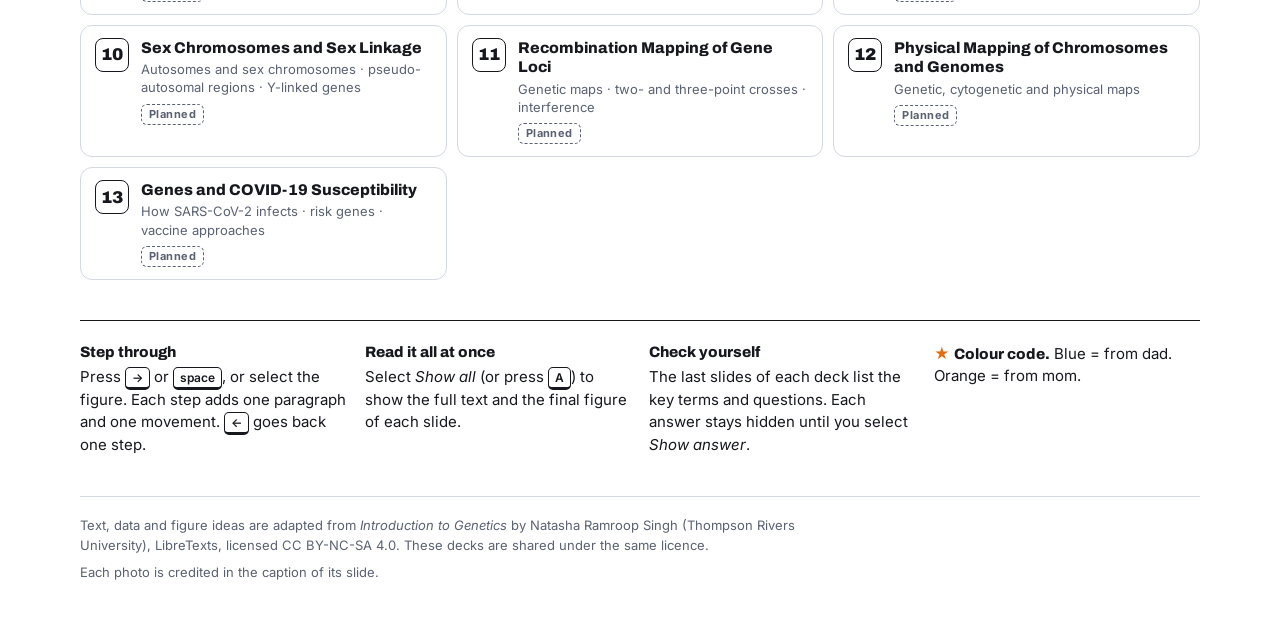
==== commit fa250e04: "Remove section numbers and textbook mentions from decks and index Slide headers show only the slide " ====
--- a/index.html
+++ b/index.html
@@ -3,7 +3,7 @@
 <meta name="viewport" content="width=device-width,initial-scale=1,viewport-fit=cover">
 <title>Heredity</title>
 <meta name="claude:viewport-fit-sides" content="cover">
-<meta name="description" content="Animated, self-contained chapter decks for Introduction to Genetics: mitosis, meiosis and the rest of heredity, explained step by step.">
+<meta name="description" content="Animated, self-contained genetics decks: mitosis, meiosis, pedigrees, alleles and the rest of heredity, explained step by step.">
 <link rel="preconnect" href="https://fonts.googleapis.com"><link rel="preconnect" href="https://fonts.gstatic.com" crossorigin>
 <link rel="stylesheet" href="https://fonts.googleapis.com/css2?family=Archivo:wght@500;600;700;800;900&family=Inter:wght@400;500;600;700&display=swap">
 <style>
@@ -85,9 +85,8 @@
 
 <header>
   <div>
-    <div class="eyebrow">Animated chapter decks · Introduction to Genetics</div>
+    <div class="eyebrow">Animated genetics decks</div>
     <h1>Heredity</h1>
-    <p class="lede">Each deck teaches one chapter of <i>Introduction to Genetics</i>. Every slide has complete text and an animated figure that shows the same steps. A student who reads a deck from start to end learns the chapter.</p>
   </div>
   <svg class="mark" viewBox="0 0 200 200" role="img" aria-label="Two homologous chromosomes, blue from dad and orange from mom, swap their lower tips in a crossover">
     <path class="chr" d="M62,30 Q80,62 80,100 Q80,138 62,170" style="stroke:var(--dad)"/>
@@ -105,7 +104,7 @@
   <h2 id="ready">Ready now <span>5 decks</span></h2>
   <div class="live">
     <a class="deck" href="slides/01-meiosis.html">
-      <div class="deck-top"><div class="tile">1</div><div><h3>Meiosis</h3><div class="sub">Chapter 1 · §1.3 Meiosis · 14 slides</div></div></div>
+      <div class="deck-top"><div class="tile">1</div><div><h3>Meiosis</h3><div class="sub">Chapter 1 · Meiosis · 14 slides</div></div></div>
       <svg viewBox="0 0 400 120" aria-hidden="true">
         <g fill="none" stroke-linecap="round">
           <circle cx="60" cy="60" r="40" style="fill:var(--card);stroke:var(--ink)" stroke-width="2.5"/>
@@ -189,9 +188,9 @@
 </section>
 
 <section aria-labelledby="all">
-  <h2 id="all">All chapters <span>13 chapters · source: Singh, <i>Introduction to Genetics</i></span></h2>
+  <h2 id="all">All chapters <span>13 chapters</span></h2>
   <div class="toc">
-    <a class="ch" href="slides/01-meiosis.html"><div class="n">1</div><div><div class="t">Mendel’s First Law and Meiosis</div><div class="s">Dominant and recessive alleles · meiosis · segregation · Punnett squares · test crosses</div><span class="pill ok">§1.3 Meiosis ready</span></div></a>
+    <a class="ch" href="slides/01-meiosis.html"><div class="n">1</div><div><div class="t">Mendel’s First Law and Meiosis</div><div class="s">Dominant and recessive alleles · meiosis · segregation · Punnett squares · test crosses</div><span class="pill ok">Meiosis ready · 14 slides</span></div></a>
     <div class="ch"><div class="n">2</div><div><div class="t">Mendel’s Second Law: Independent Assortment</div><div class="s">Two loci · dihybrid crosses · test crosses · probability rules</div><span class="pill later">Planned</span></div></div>
     <a class="ch" href="slides/03-mitosis.html"><div class="n">3</div><div><div class="t">The Cell Cycle and Mitosis</div><div class="s">Cell cycle · mitosis · c-value and n-value · chromosome appearance · mitosis vs meiosis</div><span class="pill ok">Ready · 19 slides</span></div></a>
     <a class="ch" href="slides/04-pedigrees.html"><div class="n">4</div><div><div class="t">Pedigree Analysis</div><div class="s">Symbols · modes of inheritance · sporadic diseases · probabilities</div><span class="pill ok">Ready · 30 slides</span></div></a>
@@ -210,12 +209,12 @@
 <section class="how" aria-label="How to use a deck">
   <p><b>Step through</b>Press <kbd>→</kbd> or <kbd>space</kbd>, or select the figure. Each step adds one paragraph and one movement. <kbd>←</kbd> goes back one step.</p>
   <p><b>Read it all at once</b>Select <i>Show all</i> (or press <kbd>A</kbd>) to show the full text and the final figure of each slide.</p>
-  <p><b>Check yourself</b>The last slides of each deck list the key terms and the study questions. Each answer stays hidden until you select <i>Show answer</i>.</p>
-  <p class="star"><b style="display:inline">Colour code.</b> Blue = from dad. Orange = from mom. Every deck uses the same colours.</p>
+  <p><b>Check yourself</b>The last slides of each deck list the key terms and questions. Each answer stays hidden until you select <i>Show answer</i>.</p>
+  <p class="star"><b style="display:inline">Colour code.</b> Blue = from dad. Orange = from mom.</p>
 </section>
 
 <footer>
   <p>Text, data and figure ideas are adapted from <i>Introduction to Genetics</i> by Natasha Ramroop Singh (Thompson Rivers University), LibreTexts, licensed CC BY-NC-SA 4.0. These decks are shared under the same licence.</p>
-  <p>Root-tip micrograph (Mitosis deck): J. Reischig (2014), CC BY-SA 3.0, via Wikimedia Commons.</p>
+  <p>Each photo is credited in the caption of its slide.</p>
 </footer>
 </div></body></html>
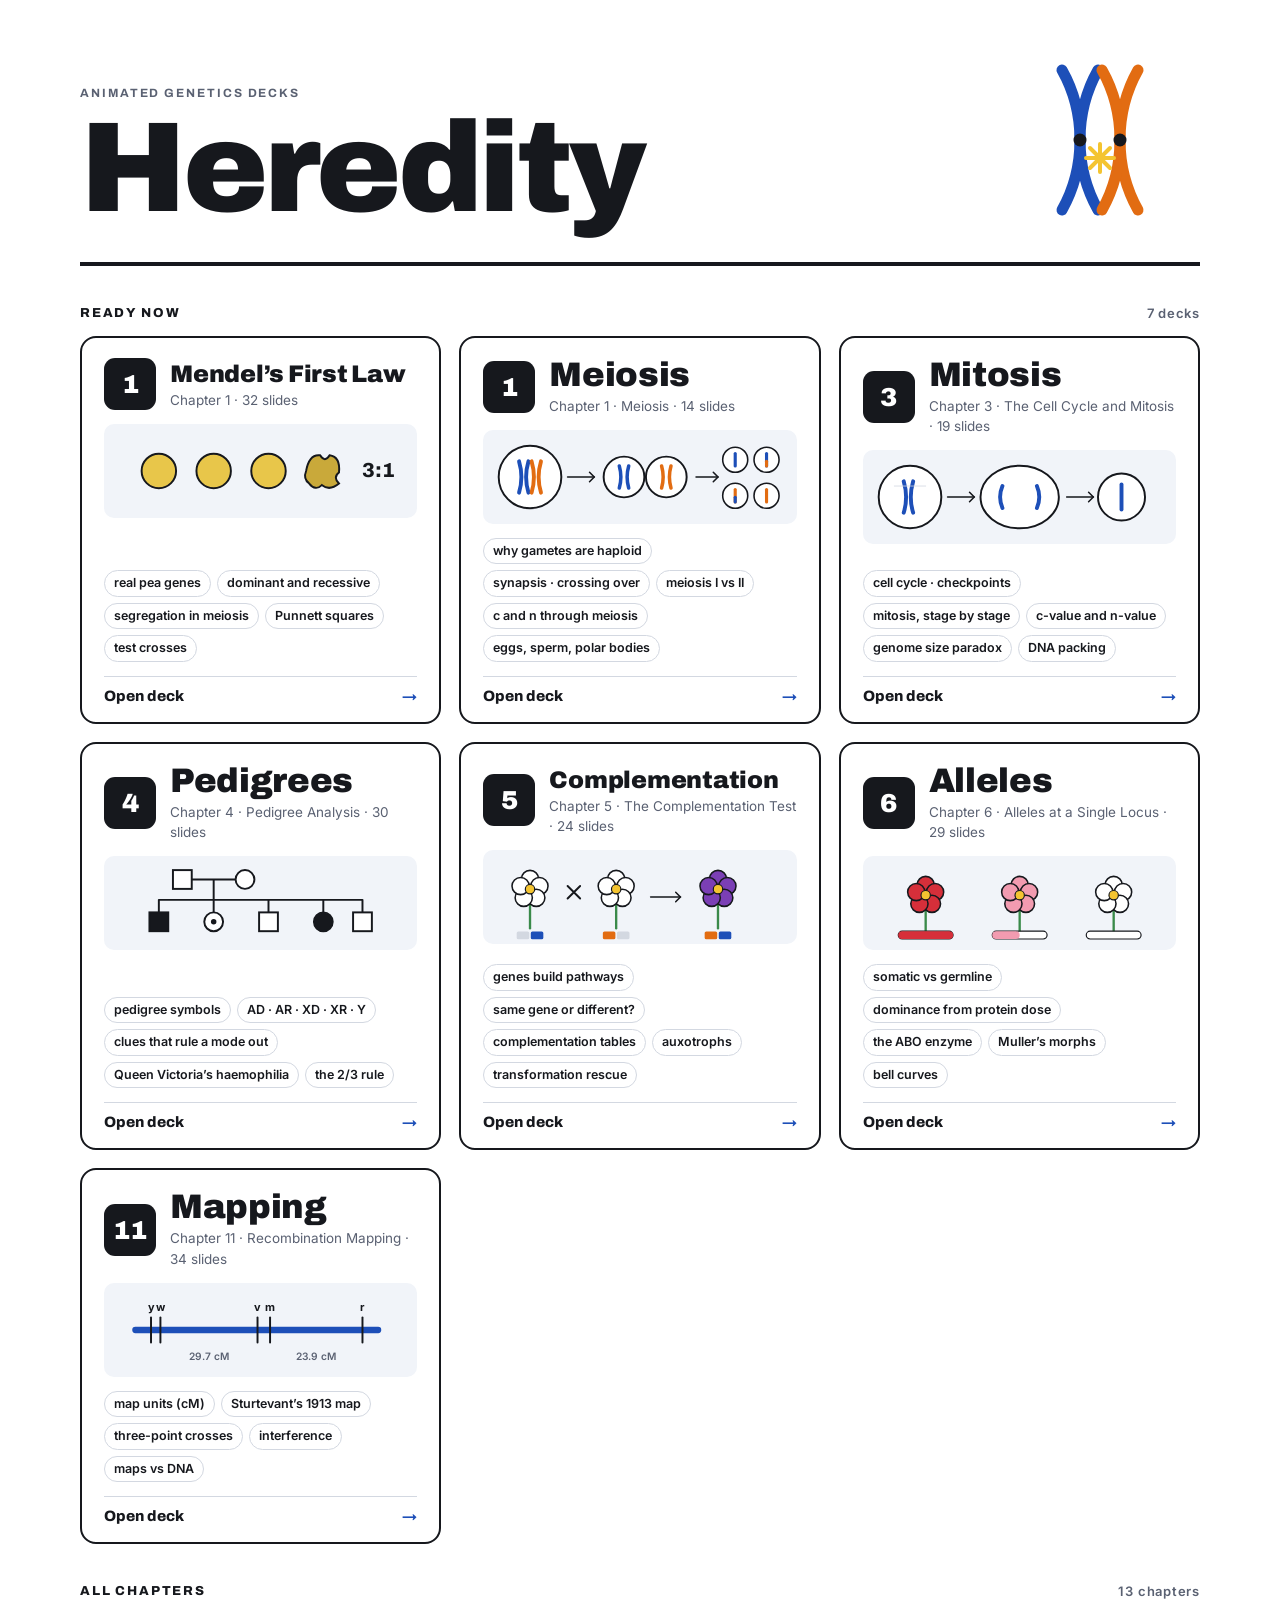
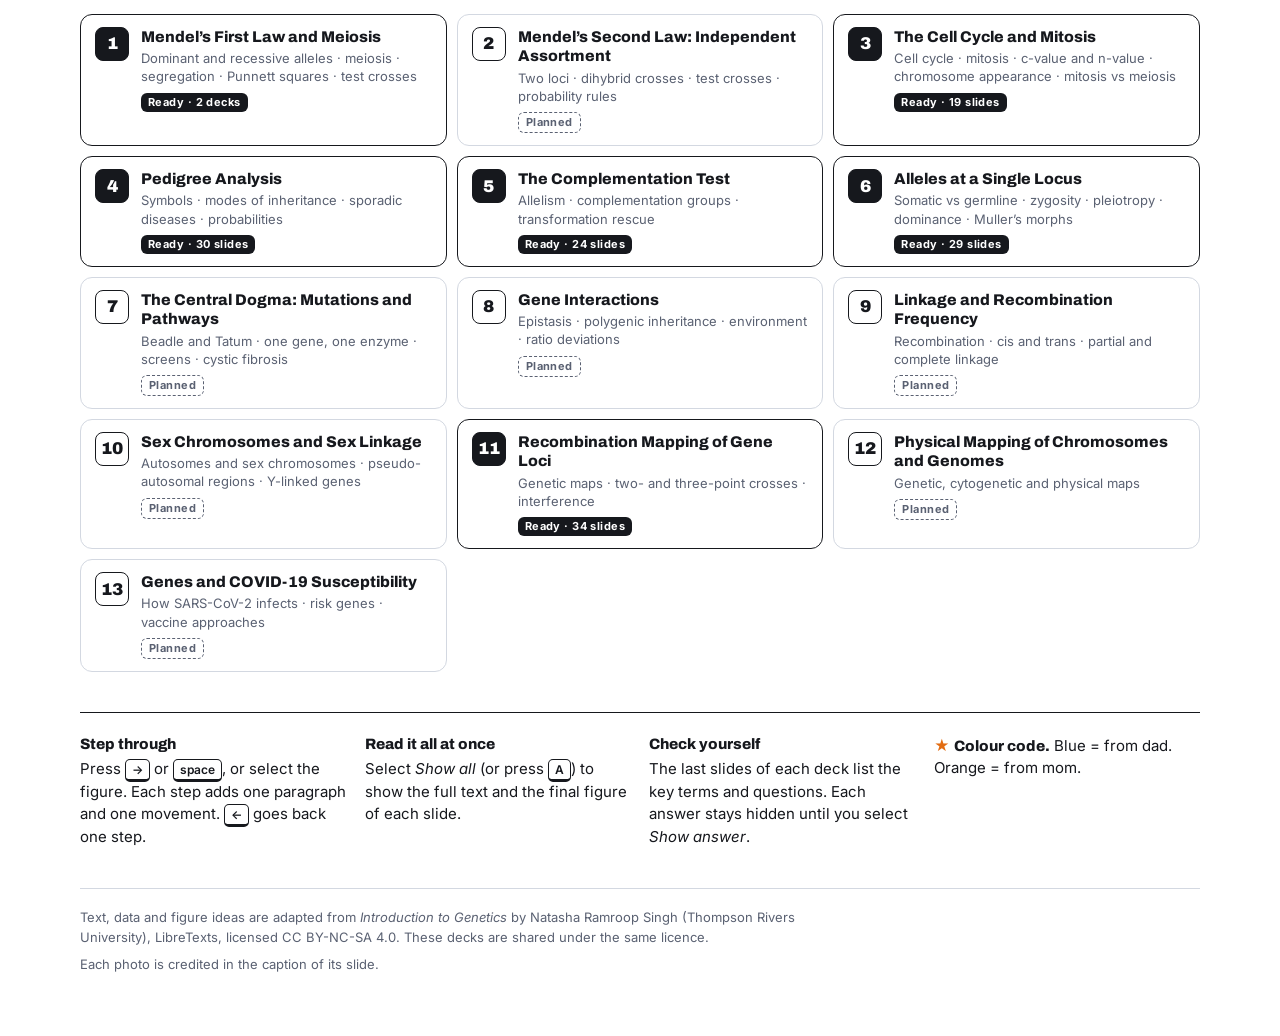
==== commit 6234a2eb: "Add chapter 1 (Mendel's First Law) and chapter 11 (Recombination Mapping) decks Both passed a fresh-" ====
--- a/index.html
+++ b/index.html
@@ -101,8 +101,16 @@
 </header>
 
 <section aria-labelledby="ready">
-  <h2 id="ready">Ready now <span>5 decks</span></h2>
+  <h2 id="ready">Ready now <span>7 decks</span></h2>
   <div class="live">
+    <a class="deck" href="slides/01-mendel.html">
+      <div class="deck-top"><div class="tile">1</div><div><h3 class="long">Mendel’s First Law</h3><div class="sub">Chapter 1 · 32 slides</div></div></div>
+      <svg viewBox="0 0 400 120" aria-hidden="true">
+        <g><circle cx="70" cy="60" r="22" style="fill:#e8c64a;stroke:var(--ink)" stroke-width="2.5"/><circle cx="140" cy="60" r="22" style="fill:#e8c64a;stroke:var(--ink)" stroke-width="2.5"/><circle cx="210" cy="60" r="22" style="fill:#e8c64a;stroke:var(--ink)" stroke-width="2.5"/><path d="M258,60 Q262,38 276,40 Q282,50 288,40 Q302,42 300,62 Q292,68 300,76 Q288,86 278,78 Q270,86 262,76 Q254,70 258,60 Z" style="fill:#c9a93a;stroke:var(--ink)" stroke-width="2.5"/><text x="350" y="68" text-anchor="middle" style="font:800 26px var(--f-display);fill:var(--ink)">3:1</text></g>
+      </svg>
+      <ul><li>real pea genes</li><li>dominant and recessive</li><li>segregation in meiosis</li><li>Punnett squares</li><li>test crosses</li></ul>
+      <div class="go"><span>Open deck</span><b>→</b></div>
+    </a>
     <a class="deck" href="slides/01-meiosis.html">
       <div class="deck-top"><div class="tile">1</div><div><h3>Meiosis</h3><div class="sub">Chapter 1 · Meiosis · 14 slides</div></div></div>
       <svg viewBox="0 0 400 120" aria-hidden="true">
@@ -184,13 +192,26 @@
       <ul><li>somatic vs germline</li><li>dominance from protein dose</li><li>the ABO enzyme</li><li>Muller’s morphs</li><li>bell curves</li></ul>
       <div class="go"><span>Open deck</span><b>→</b></div>
     </a>
+    <a class="deck" href="slides/11-mapping.html">
+      <div class="deck-top"><div class="tile">11</div><div><h3>Mapping</h3><div class="sub">Chapter 11 · Recombination Mapping · 34 slides</div></div></div>
+      <svg viewBox="0 0 400 120" aria-hidden="true">
+        <g fill="none" stroke-linecap="round">
+          <path d="M40,60 L350,60" style="stroke:var(--dad)" stroke-width="8"/>
+          <path d="M60,44 L60,76" style="stroke:var(--ink)" stroke-width="2.5"/><text x="60" y="36" text-anchor="middle" style="font:700 14px var(--f-body);fill:var(--ink)">y</text><path d="M72,44 L72,76" style="stroke:var(--ink)" stroke-width="2.5"/><text x="72" y="36" text-anchor="middle" style="font:700 14px var(--f-body);fill:var(--ink)">w</text><path d="M196,44 L196,76" style="stroke:var(--ink)" stroke-width="2.5"/><text x="196" y="36" text-anchor="middle" style="font:700 14px var(--f-body);fill:var(--ink)">v</text><path d="M212,44 L212,76" style="stroke:var(--ink)" stroke-width="2.5"/><text x="212" y="36" text-anchor="middle" style="font:700 14px var(--f-body);fill:var(--ink)">m</text><path d="M330,44 L330,76" style="stroke:var(--ink)" stroke-width="2.5"/><text x="330" y="36" text-anchor="middle" style="font:700 14px var(--f-body);fill:var(--ink)">r</text>
+          <text x="134" y="98" text-anchor="middle" style="font:600 13px var(--f-body);fill:var(--muted)">29.7 cM</text>
+          <text x="271" y="98" text-anchor="middle" style="font:600 13px var(--f-body);fill:var(--muted)">23.9 cM</text>
+        </g>
+      </svg>
+      <ul><li>map units (cM)</li><li>Sturtevant’s 1913 map</li><li>three-point crosses</li><li>interference</li><li>maps vs DNA</li></ul>
+      <div class="go"><span>Open deck</span><b>→</b></div>
+    </a>
   </div>
 </section>
 
 <section aria-labelledby="all">
   <h2 id="all">All chapters <span>13 chapters</span></h2>
   <div class="toc">
-    <a class="ch" href="slides/01-meiosis.html"><div class="n">1</div><div><div class="t">Mendel’s First Law and Meiosis</div><div class="s">Dominant and recessive alleles · meiosis · segregation · Punnett squares · test crosses</div><span class="pill ok">Meiosis ready · 14 slides</span></div></a>
+    <a class="ch" href="slides/01-mendel.html"><div class="n">1</div><div><div class="t">Mendel’s First Law and Meiosis</div><div class="s">Dominant and recessive alleles · meiosis · segregation · Punnett squares · test crosses</div><span class="pill ok">Ready · 2 decks</span></div></a>
     <div class="ch"><div class="n">2</div><div><div class="t">Mendel’s Second Law: Independent Assortment</div><div class="s">Two loci · dihybrid crosses · test crosses · probability rules</div><span class="pill later">Planned</span></div></div>
     <a class="ch" href="slides/03-mitosis.html"><div class="n">3</div><div><div class="t">The Cell Cycle and Mitosis</div><div class="s">Cell cycle · mitosis · c-value and n-value · chromosome appearance · mitosis vs meiosis</div><span class="pill ok">Ready · 19 slides</span></div></a>
     <a class="ch" href="slides/04-pedigrees.html"><div class="n">4</div><div><div class="t">Pedigree Analysis</div><div class="s">Symbols · modes of inheritance · sporadic diseases · probabilities</div><span class="pill ok">Ready · 30 slides</span></div></a>
@@ -200,7 +221,7 @@
     <div class="ch"><div class="n">8</div><div><div class="t">Gene Interactions</div><div class="s">Epistasis · polygenic inheritance · environment · ratio deviations</div><span class="pill later">Planned</span></div></div>
     <div class="ch"><div class="n">9</div><div><div class="t">Linkage and Recombination Frequency</div><div class="s">Recombination · cis and trans · partial and complete linkage</div><span class="pill later">Planned</span></div></div>
     <div class="ch"><div class="n">10</div><div><div class="t">Sex Chromosomes and Sex Linkage</div><div class="s">Autosomes and sex chromosomes · pseudo-autosomal regions · Y-linked genes</div><span class="pill later">Planned</span></div></div>
-    <div class="ch"><div class="n">11</div><div><div class="t">Recombination Mapping of Gene Loci</div><div class="s">Genetic maps · two- and three-point crosses · interference</div><span class="pill later">Planned</span></div></div>
+    <a class="ch" href="slides/11-mapping.html"><div class="n">11</div><div><div class="t">Recombination Mapping of Gene Loci</div><div class="s">Genetic maps · two- and three-point crosses · interference</div><span class="pill ok">Ready · 34 slides</span></div></a>
     <div class="ch"><div class="n">12</div><div><div class="t">Physical Mapping of Chromosomes and Genomes</div><div class="s">Genetic, cytogenetic and physical maps</div><span class="pill later">Planned</span></div></div>
     <div class="ch"><div class="n">13</div><div><div class="t">Genes and COVID-19 Susceptibility</div><div class="s">How SARS-CoV-2 infects · risk genes · vaccine approaches</div><span class="pill later">Planned</span></div></div>
   </div>
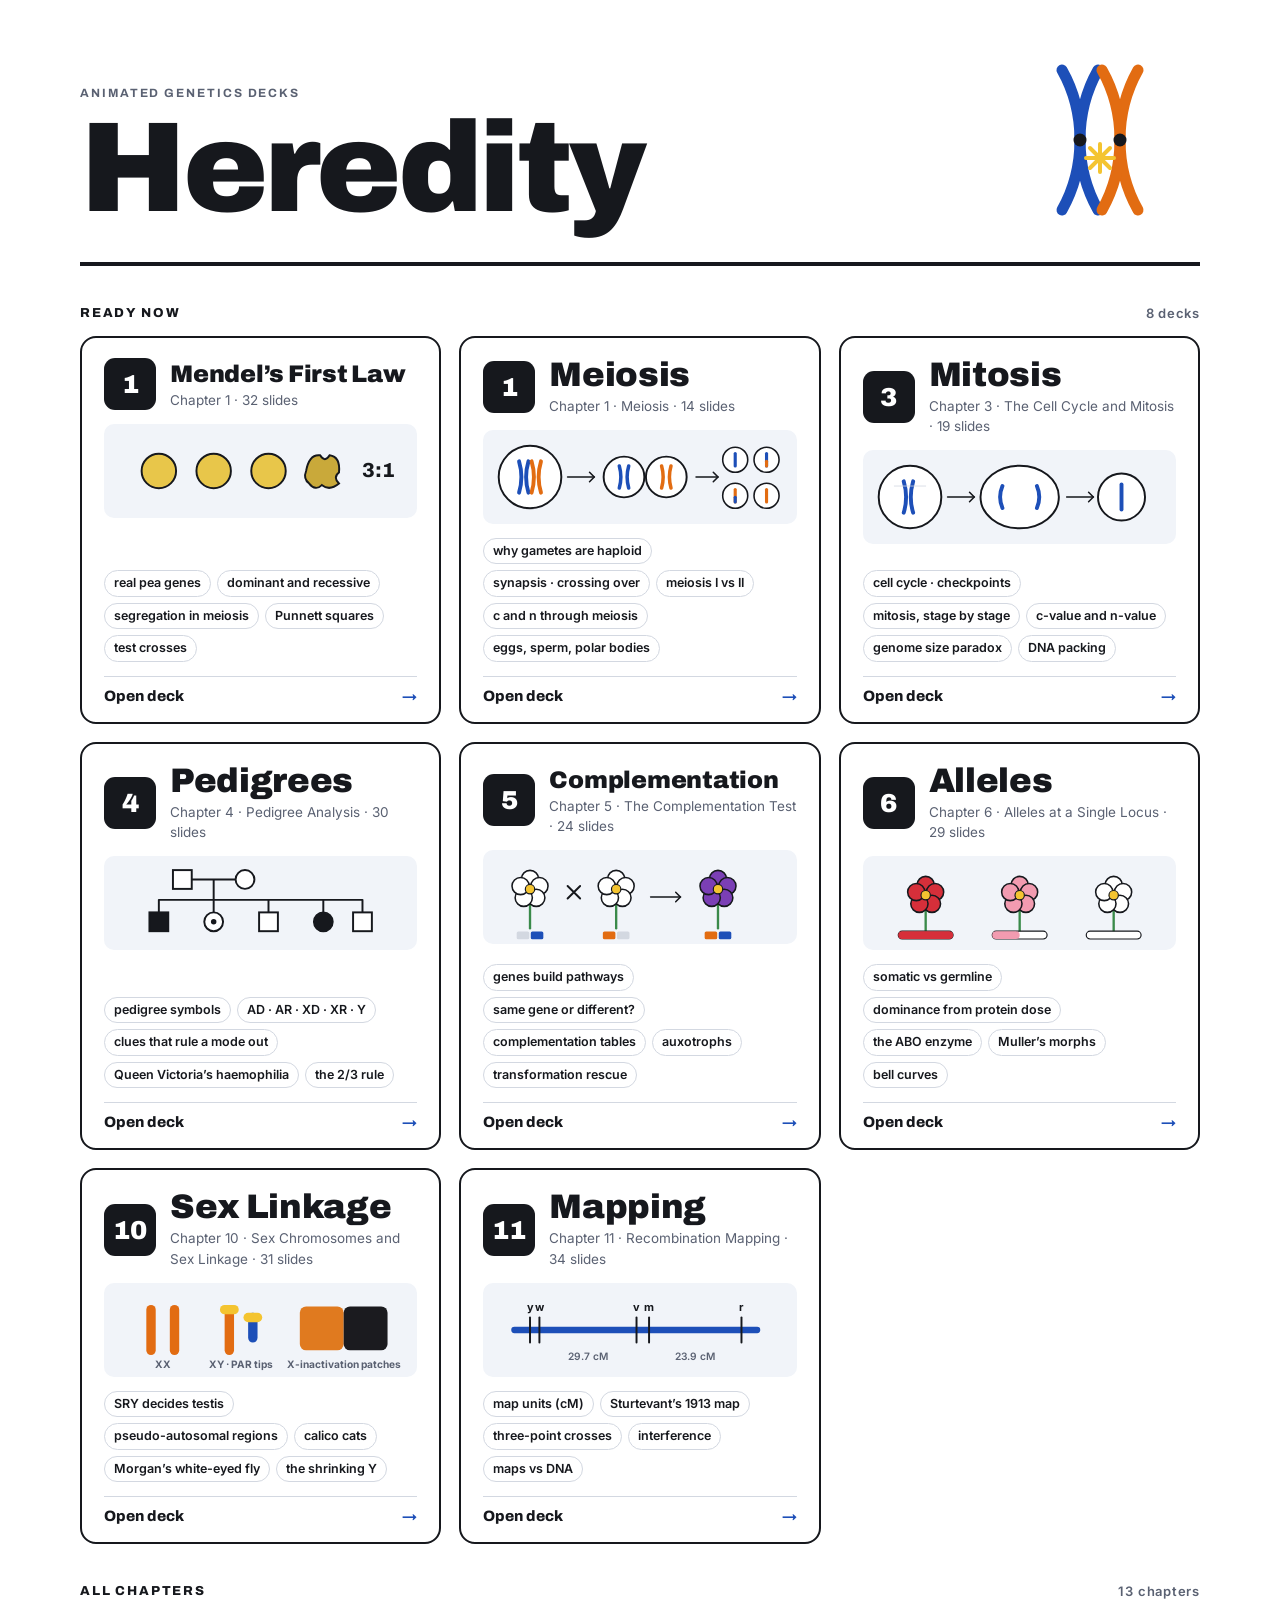
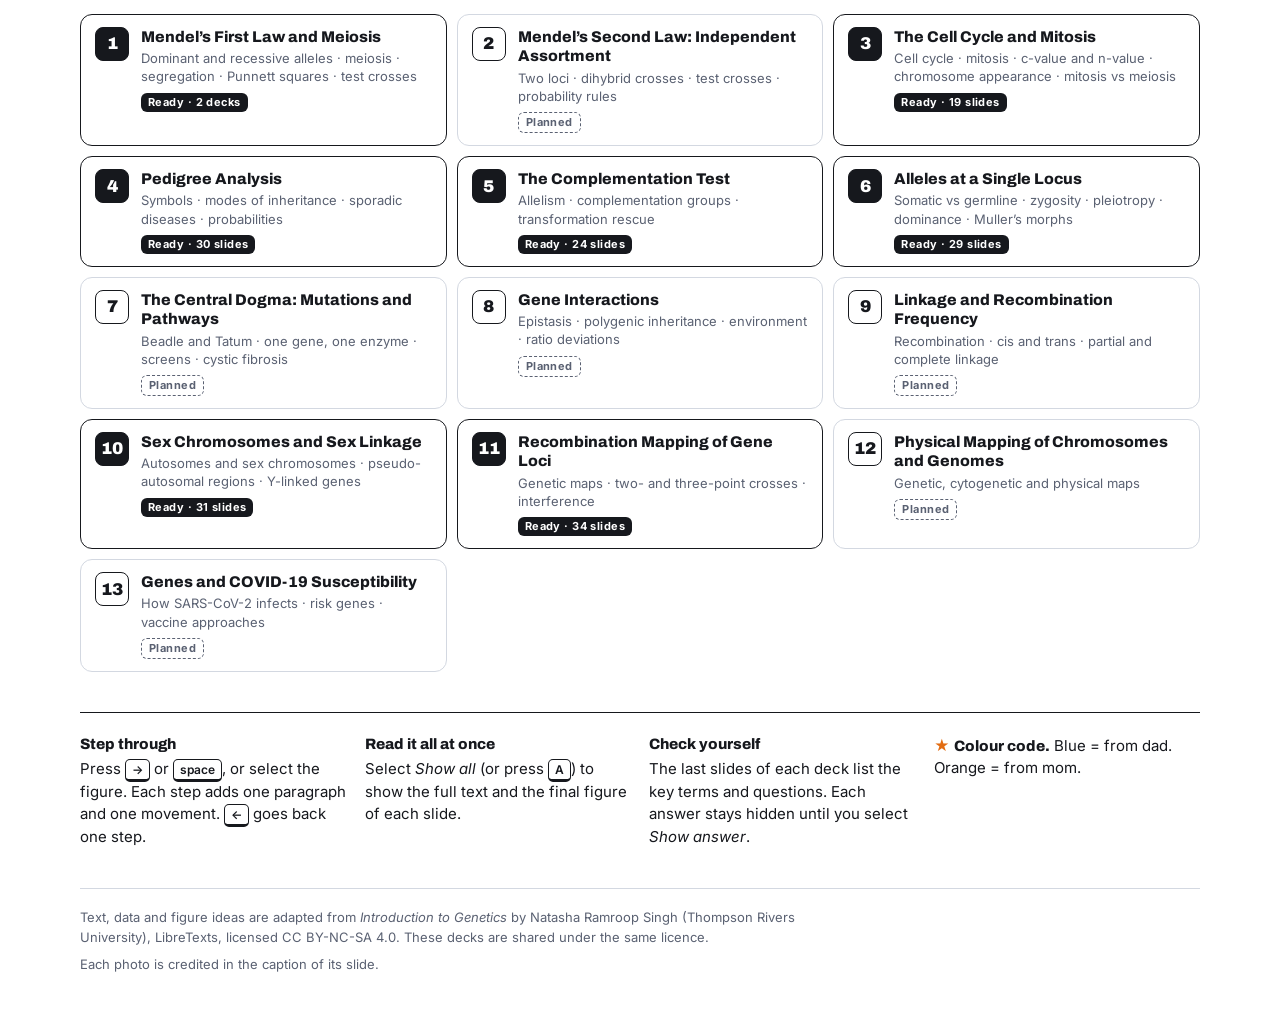
==== commit 36e388c3: "Add chapter 10 deck (Sex Chromosomes and Sex Linkage) Passed a fresh-reviewer slop-scorer and fact c" ====
--- a/index.html
+++ b/index.html
@@ -101,7 +101,7 @@
 </header>
 
 <section aria-labelledby="ready">
-  <h2 id="ready">Ready now <span>7 decks</span></h2>
+  <h2 id="ready">Ready now <span>8 decks</span></h2>
   <div class="live">
     <a class="deck" href="slides/01-mendel.html">
       <div class="deck-top"><div class="tile">1</div><div><h3 class="long">Mendel’s First Law</h3><div class="sub">Chapter 1 · 32 slides</div></div></div>
@@ -192,6 +192,22 @@
       <ul><li>somatic vs germline</li><li>dominance from protein dose</li><li>the ABO enzyme</li><li>Muller’s morphs</li><li>bell curves</li></ul>
       <div class="go"><span>Open deck</span><b>→</b></div>
     </a>
+    <a class="deck" href="slides/10-sex-linkage.html">
+      <div class="deck-top"><div class="tile">10</div><div><h3>Sex Linkage</h3><div class="sub">Chapter 10 · Sex Chromosomes and Sex Linkage · 31 slides</div></div></div>
+      <svg viewBox="0 0 400 120" aria-hidden="true">
+        <g fill="none" stroke-linecap="round">
+          <path d="M60,34 L60,86" style="stroke:var(--mom)" stroke-width="12"/><path d="M90,34 L90,86" style="stroke:var(--mom)" stroke-width="12"/>
+          <text x="75" y="108" text-anchor="middle" style="font:700 13px var(--f-body);fill:var(--muted)">XX</text>
+          <path d="M160,34 L160,86" style="stroke:var(--mom)" stroke-width="12"/><path d="M190,44 L190,70" style="stroke:var(--dad)" stroke-width="12"/>
+          <path d="M154,34 L166,34" style="stroke:var(--hi)" stroke-width="12"/><path d="M184,44 L196,44" style="stroke:var(--hi)" stroke-width="12"/>
+          <text x="175" y="108" text-anchor="middle" style="font:700 13px var(--f-body);fill:var(--muted)">XY · PAR tips</text>
+          <rect x="250" y="30" width="56" height="56" rx="8" style="fill:#e07a1f"/><rect x="306" y="30" width="56" height="56" rx="8" style="fill:#1b1b1f"/>
+          <text x="306" y="108" text-anchor="middle" style="font:700 13px var(--f-body);fill:var(--muted)">X-inactivation patches</text>
+        </g>
+      </svg>
+      <ul><li>SRY decides testis</li><li>pseudo-autosomal regions</li><li>calico cats</li><li>Morgan’s white-eyed fly</li><li>the shrinking Y</li></ul>
+      <div class="go"><span>Open deck</span><b>→</b></div>
+    </a>
     <a class="deck" href="slides/11-mapping.html">
       <div class="deck-top"><div class="tile">11</div><div><h3>Mapping</h3><div class="sub">Chapter 11 · Recombination Mapping · 34 slides</div></div></div>
       <svg viewBox="0 0 400 120" aria-hidden="true">
@@ -220,7 +236,7 @@
     <div class="ch"><div class="n">7</div><div><div class="t">The Central Dogma: Mutations and Pathways</div><div class="s">Beadle and Tatum · one gene, one enzyme · screens · cystic fibrosis</div><span class="pill later">Planned</span></div></div>
     <div class="ch"><div class="n">8</div><div><div class="t">Gene Interactions</div><div class="s">Epistasis · polygenic inheritance · environment · ratio deviations</div><span class="pill later">Planned</span></div></div>
     <div class="ch"><div class="n">9</div><div><div class="t">Linkage and Recombination Frequency</div><div class="s">Recombination · cis and trans · partial and complete linkage</div><span class="pill later">Planned</span></div></div>
-    <div class="ch"><div class="n">10</div><div><div class="t">Sex Chromosomes and Sex Linkage</div><div class="s">Autosomes and sex chromosomes · pseudo-autosomal regions · Y-linked genes</div><span class="pill later">Planned</span></div></div>
+    <a class="ch" href="slides/10-sex-linkage.html"><div class="n">10</div><div><div class="t">Sex Chromosomes and Sex Linkage</div><div class="s">Autosomes and sex chromosomes · pseudo-autosomal regions · Y-linked genes</div><span class="pill ok">Ready · 31 slides</span></div></a>
     <a class="ch" href="slides/11-mapping.html"><div class="n">11</div><div><div class="t">Recombination Mapping of Gene Loci</div><div class="s">Genetic maps · two- and three-point crosses · interference</div><span class="pill ok">Ready · 34 slides</span></div></a>
     <div class="ch"><div class="n">12</div><div><div class="t">Physical Mapping of Chromosomes and Genomes</div><div class="s">Genetic, cytogenetic and physical maps</div><span class="pill later">Planned</span></div></div>
     <div class="ch"><div class="n">13</div><div><div class="t">Genes and COVID-19 Susceptibility</div><div class="s">How SARS-CoV-2 infects · risk genes · vaccine approaches</div><span class="pill later">Planned</span></div></div>
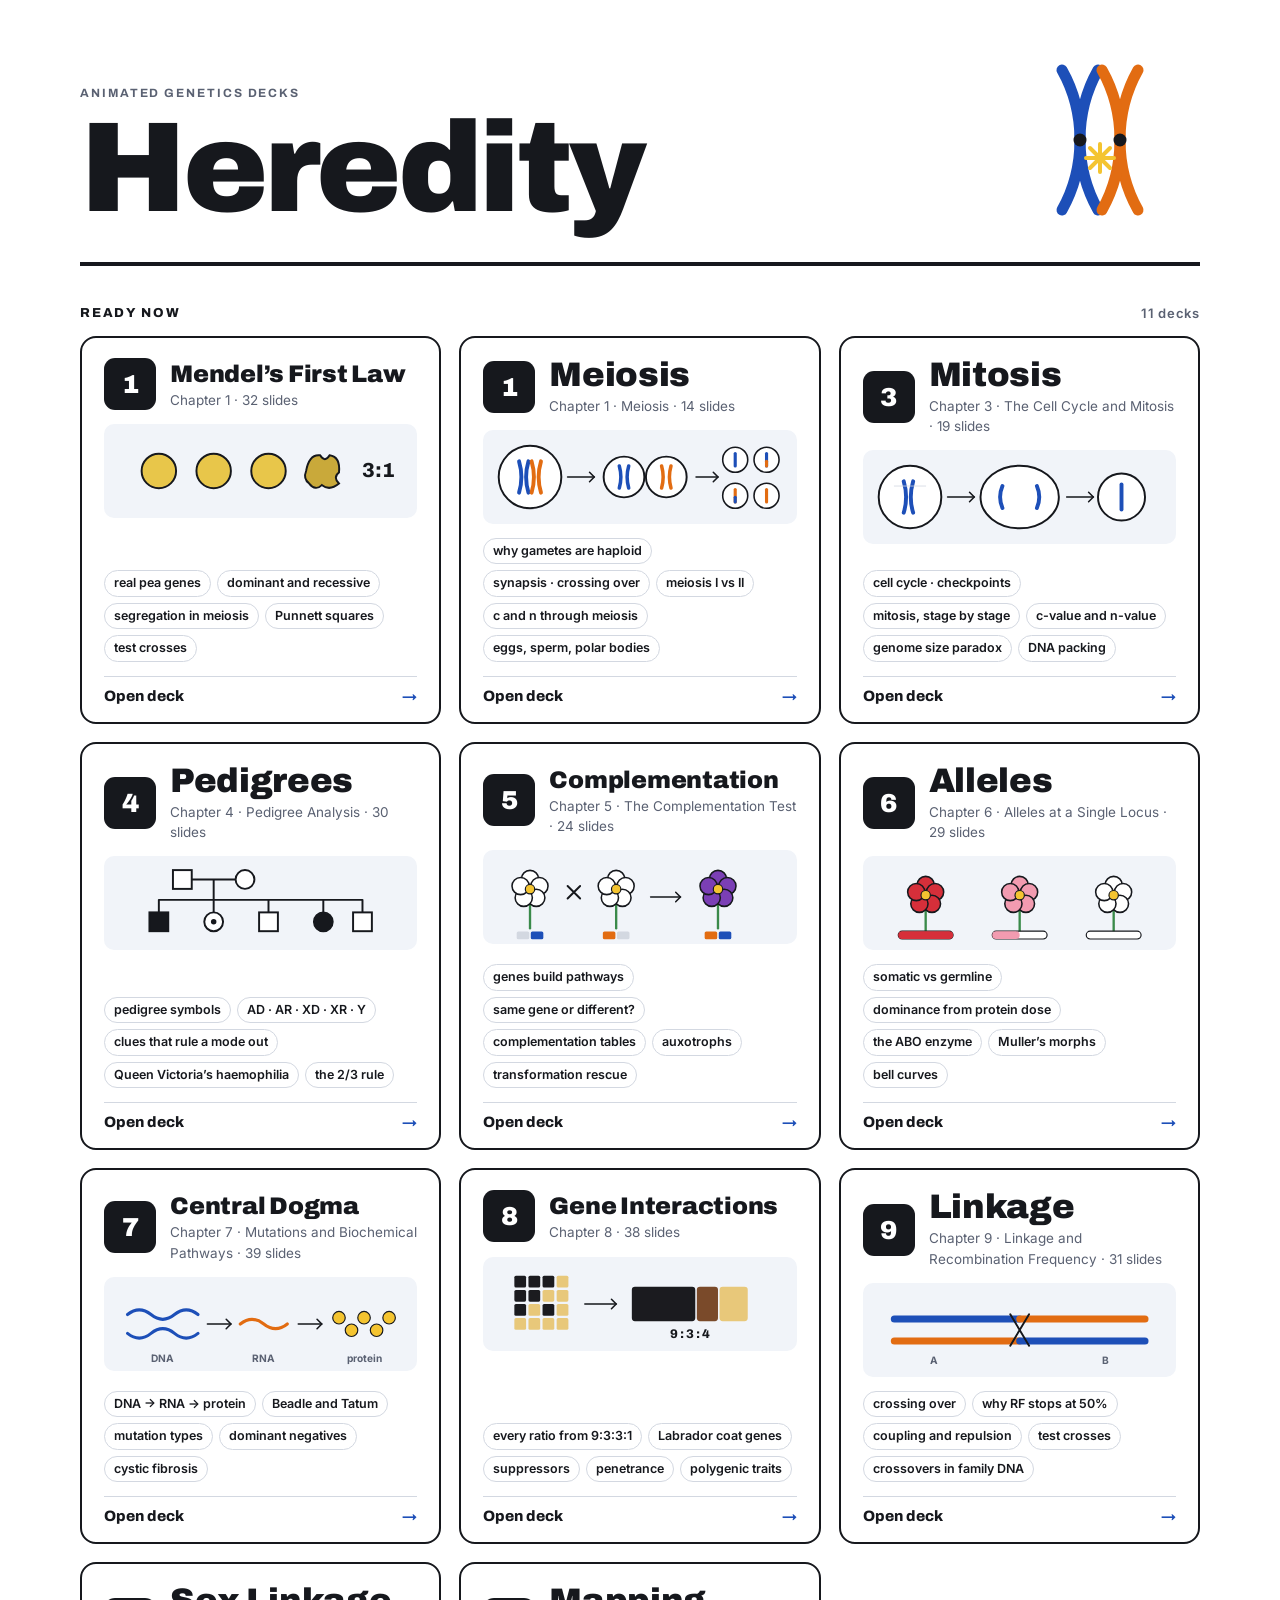
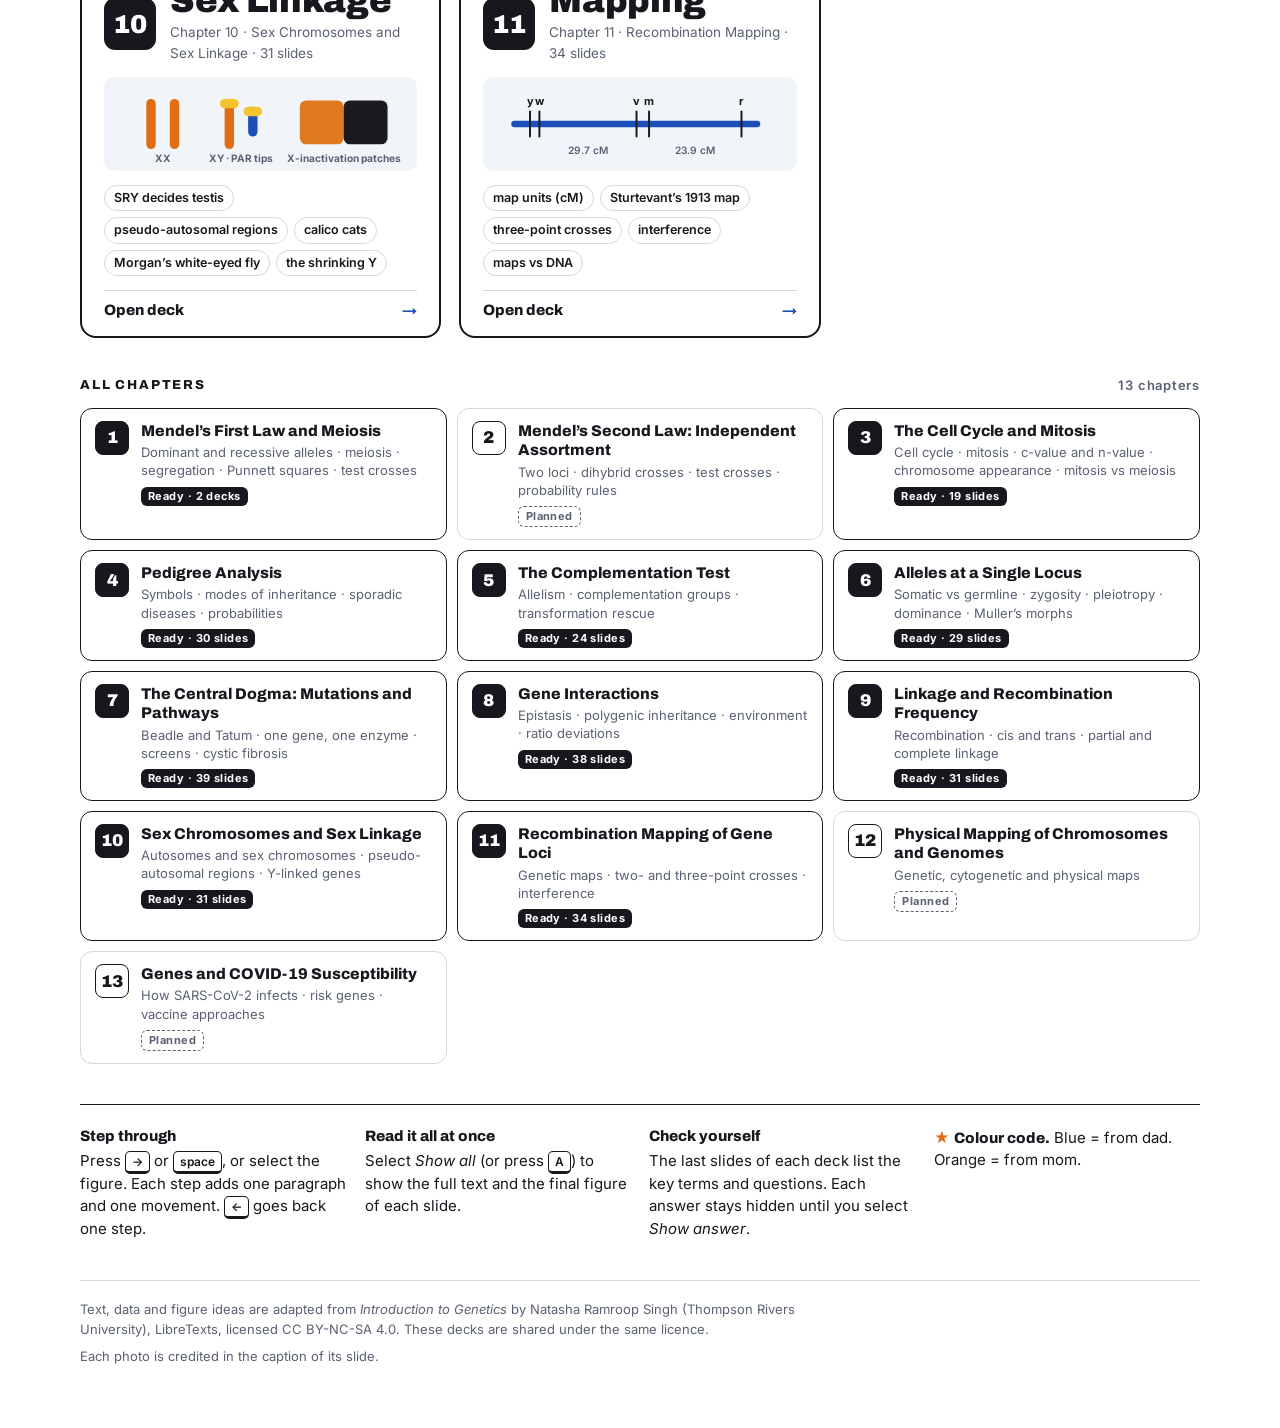
==== commit 2fcc283b: "Add chapter 7, 8 and 9 decks; make engine counters always finish Central Dogma, Gene Interactions an" ====
--- a/index.html
+++ b/index.html
@@ -101,7 +101,7 @@
 </header>
 
 <section aria-labelledby="ready">
-  <h2 id="ready">Ready now <span>8 decks</span></h2>
+  <h2 id="ready">Ready now <span>11 decks</span></h2>
   <div class="live">
     <a class="deck" href="slides/01-mendel.html">
       <div class="deck-top"><div class="tile">1</div><div><h3 class="long">Mendel’s First Law</h3><div class="sub">Chapter 1 · 32 slides</div></div></div>
@@ -192,6 +192,49 @@
       <ul><li>somatic vs germline</li><li>dominance from protein dose</li><li>the ABO enzyme</li><li>Muller’s morphs</li><li>bell curves</li></ul>
       <div class="go"><span>Open deck</span><b>→</b></div>
     </a>
+    <a class="deck" href="slides/07-central-dogma.html">
+      <div class="deck-top"><div class="tile">7</div><div><h3 class="long">Central Dogma</h3><div class="sub">Chapter 7 · Mutations and Biochemical Pathways · 39 slides</div></div></div>
+      <svg viewBox="0 0 400 120" aria-hidden="true">
+        <g fill="none" stroke-linecap="round">
+          <path d="M30,48 Q45,36 60,48 T90,48 T120,48" style="stroke:var(--dad)" stroke-width="4"/><path d="M30,72 Q45,84 60,72 T90,72 T120,72" style="stroke:var(--dad)" stroke-width="4"/>
+          <text x="75" y="108" text-anchor="middle" style="font:700 13px var(--f-body);fill:var(--muted)">DNA</text>
+          <path d="M132,60 L162,60" style="stroke:var(--ink)" stroke-width="2"/><path d="M156,54 L162,60 L156,66" style="stroke:var(--ink)" stroke-width="2"/>
+          <path d="M174,60 Q189,48 204,60 T234,60" style="stroke:var(--mom)" stroke-width="4"/>
+          <text x="204" y="108" text-anchor="middle" style="font:700 13px var(--f-body);fill:var(--muted)">RNA</text>
+          <path d="M248,60 L278,60" style="stroke:var(--ink)" stroke-width="2"/><path d="M272,54 L278,60 L272,66" style="stroke:var(--ink)" stroke-width="2"/>
+          <circle cx="300" cy="52" r="8" style="fill:var(--hi);stroke:var(--ink)" stroke-width="1.5"/><circle cx="316" cy="68" r="8" style="fill:var(--hi);stroke:var(--ink)" stroke-width="1.5"/><circle cx="332" cy="52" r="8" style="fill:var(--hi);stroke:var(--ink)" stroke-width="1.5"/><circle cx="348" cy="68" r="8" style="fill:var(--hi);stroke:var(--ink)" stroke-width="1.5"/><circle cx="364" cy="52" r="8" style="fill:var(--hi);stroke:var(--ink)" stroke-width="1.5"/>
+          <text x="332" y="108" text-anchor="middle" style="font:700 13px var(--f-body);fill:var(--muted)">protein</text>
+        </g>
+      </svg>
+      <ul><li>DNA → RNA → protein</li><li>Beadle and Tatum</li><li>mutation types</li><li>dominant negatives</li><li>cystic fibrosis</li></ul>
+      <div class="go"><span>Open deck</span><b>→</b></div>
+    </a>
+    <a class="deck" href="slides/08-gene-interactions.html">
+      <div class="deck-top"><div class="tile">8</div><div><h3 class="long">Gene Interactions</h3><div class="sub">Chapter 8 · 38 slides</div></div></div>
+      <svg viewBox="0 0 400 120" aria-hidden="true">
+        <g fill="none" stroke-linecap="round">
+          <rect x="40" y="24" width="15" height="15" rx="2" style="fill:#1b1b1f"/><rect x="58" y="24" width="15" height="15" rx="2" style="fill:#1b1b1f"/><rect x="76" y="24" width="15" height="15" rx="2" style="fill:#1b1b1f"/><rect x="94" y="24" width="15" height="15" rx="2" style="fill:#e8c87a"/><rect x="40" y="42" width="15" height="15" rx="2" style="fill:#1b1b1f"/><rect x="58" y="42" width="15" height="15" rx="2" style="fill:#1b1b1f"/><rect x="76" y="42" width="15" height="15" rx="2" style="fill:#e8c87a"/><rect x="94" y="42" width="15" height="15" rx="2" style="fill:#e8c87a"/><rect x="40" y="60" width="15" height="15" rx="2" style="fill:#1b1b1f"/><rect x="58" y="60" width="15" height="15" rx="2" style="fill:#e8c87a"/><rect x="76" y="60" width="15" height="15" rx="2" style="fill:#1b1b1f"/><rect x="94" y="60" width="15" height="15" rx="2" style="fill:#e8c87a"/><rect x="40" y="78" width="15" height="15" rx="2" style="fill:#e8c87a"/><rect x="58" y="78" width="15" height="15" rx="2" style="fill:#e8c87a"/><rect x="76" y="78" width="15" height="15" rx="2" style="fill:#e8c87a"/><rect x="94" y="78" width="15" height="15" rx="2" style="fill:#e8c87a"/>
+          <path d="M130,60 L170,60" style="stroke:var(--ink)" stroke-width="2"/><path d="M164,54 L170,60 L164,66" style="stroke:var(--ink)" stroke-width="2"/>
+          <rect x="190" y="38" width="81" height="44" rx="4" style="fill:#1b1b1f"/><rect x="273" y="38" width="27" height="44" rx="4" style="fill:#7a4a2a"/><rect x="302" y="38" width="36" height="44" rx="4" style="fill:#e8c87a"/>
+          <text x="264" y="104" text-anchor="middle" style="font:800 16px var(--f-display);fill:var(--ink)">9 : 3 : 4</text>
+        </g>
+      </svg>
+      <ul><li>every ratio from 9:3:3:1</li><li>Labrador coat genes</li><li>suppressors</li><li>penetrance</li><li>polygenic traits</li></ul>
+      <div class="go"><span>Open deck</span><b>→</b></div>
+    </a>
+    <a class="deck" href="slides/09-linkage.html">
+      <div class="deck-top"><div class="tile">9</div><div><h3>Linkage</h3><div class="sub">Chapter 9 · Linkage and Recombination Frequency · 31 slides</div></div></div>
+      <svg viewBox="0 0 400 120" aria-hidden="true">
+        <g fill="none" stroke-linecap="round">
+          <path d="M40,46 L200,46" style="stroke:var(--dad)" stroke-width="9"/><path d="M200,46 L360,46" style="stroke:var(--mom)" stroke-width="9"/>
+          <path d="M40,74 L200,74" style="stroke:var(--mom)" stroke-width="9"/><path d="M200,74 L360,74" style="stroke:var(--dad)" stroke-width="9"/>
+          <path d="M188,40 L212,80 M212,40 L188,80" style="stroke:var(--ink)" stroke-width="2.5"/>
+          <text x="90" y="104" text-anchor="middle" style="font:700 13px var(--f-body);fill:var(--muted)">A</text><text x="310" y="104" text-anchor="middle" style="font:700 13px var(--f-body);fill:var(--muted)">B</text>
+        </g>
+      </svg>
+      <ul><li>crossing over</li><li>why RF stops at 50%</li><li>coupling and repulsion</li><li>test crosses</li><li>crossovers in family DNA</li></ul>
+      <div class="go"><span>Open deck</span><b>→</b></div>
+    </a>
     <a class="deck" href="slides/10-sex-linkage.html">
       <div class="deck-top"><div class="tile">10</div><div><h3>Sex Linkage</h3><div class="sub">Chapter 10 · Sex Chromosomes and Sex Linkage · 31 slides</div></div></div>
       <svg viewBox="0 0 400 120" aria-hidden="true">
@@ -233,9 +276,9 @@
     <a class="ch" href="slides/04-pedigrees.html"><div class="n">4</div><div><div class="t">Pedigree Analysis</div><div class="s">Symbols · modes of inheritance · sporadic diseases · probabilities</div><span class="pill ok">Ready · 30 slides</span></div></a>
     <a class="ch" href="slides/05-complementation.html"><div class="n">5</div><div><div class="t">The Complementation Test</div><div class="s">Allelism · complementation groups · transformation rescue</div><span class="pill ok">Ready · 24 slides</span></div></a>
     <a class="ch" href="slides/06-alleles.html"><div class="n">6</div><div><div class="t">Alleles at a Single Locus</div><div class="s">Somatic vs germline · zygosity · pleiotropy · dominance · Muller’s morphs</div><span class="pill ok">Ready · 29 slides</span></div></a>
-    <div class="ch"><div class="n">7</div><div><div class="t">The Central Dogma: Mutations and Pathways</div><div class="s">Beadle and Tatum · one gene, one enzyme · screens · cystic fibrosis</div><span class="pill later">Planned</span></div></div>
-    <div class="ch"><div class="n">8</div><div><div class="t">Gene Interactions</div><div class="s">Epistasis · polygenic inheritance · environment · ratio deviations</div><span class="pill later">Planned</span></div></div>
-    <div class="ch"><div class="n">9</div><div><div class="t">Linkage and Recombination Frequency</div><div class="s">Recombination · cis and trans · partial and complete linkage</div><span class="pill later">Planned</span></div></div>
+    <a class="ch" href="slides/07-central-dogma.html"><div class="n">7</div><div><div class="t">The Central Dogma: Mutations and Pathways</div><div class="s">Beadle and Tatum · one gene, one enzyme · screens · cystic fibrosis</div><span class="pill ok">Ready · 39 slides</span></div></a>
+    <a class="ch" href="slides/08-gene-interactions.html"><div class="n">8</div><div><div class="t">Gene Interactions</div><div class="s">Epistasis · polygenic inheritance · environment · ratio deviations</div><span class="pill ok">Ready · 38 slides</span></div></a>
+    <a class="ch" href="slides/09-linkage.html"><div class="n">9</div><div><div class="t">Linkage and Recombination Frequency</div><div class="s">Recombination · cis and trans · partial and complete linkage</div><span class="pill ok">Ready · 31 slides</span></div></a>
     <a class="ch" href="slides/10-sex-linkage.html"><div class="n">10</div><div><div class="t">Sex Chromosomes and Sex Linkage</div><div class="s">Autosomes and sex chromosomes · pseudo-autosomal regions · Y-linked genes</div><span class="pill ok">Ready · 31 slides</span></div></a>
     <a class="ch" href="slides/11-mapping.html"><div class="n">11</div><div><div class="t">Recombination Mapping of Gene Loci</div><div class="s">Genetic maps · two- and three-point crosses · interference</div><span class="pill ok">Ready · 34 slides</span></div></a>
     <div class="ch"><div class="n">12</div><div><div class="t">Physical Mapping of Chromosomes and Genomes</div><div class="s">Genetic, cytogenetic and physical maps</div><span class="pill later">Planned</span></div></div>
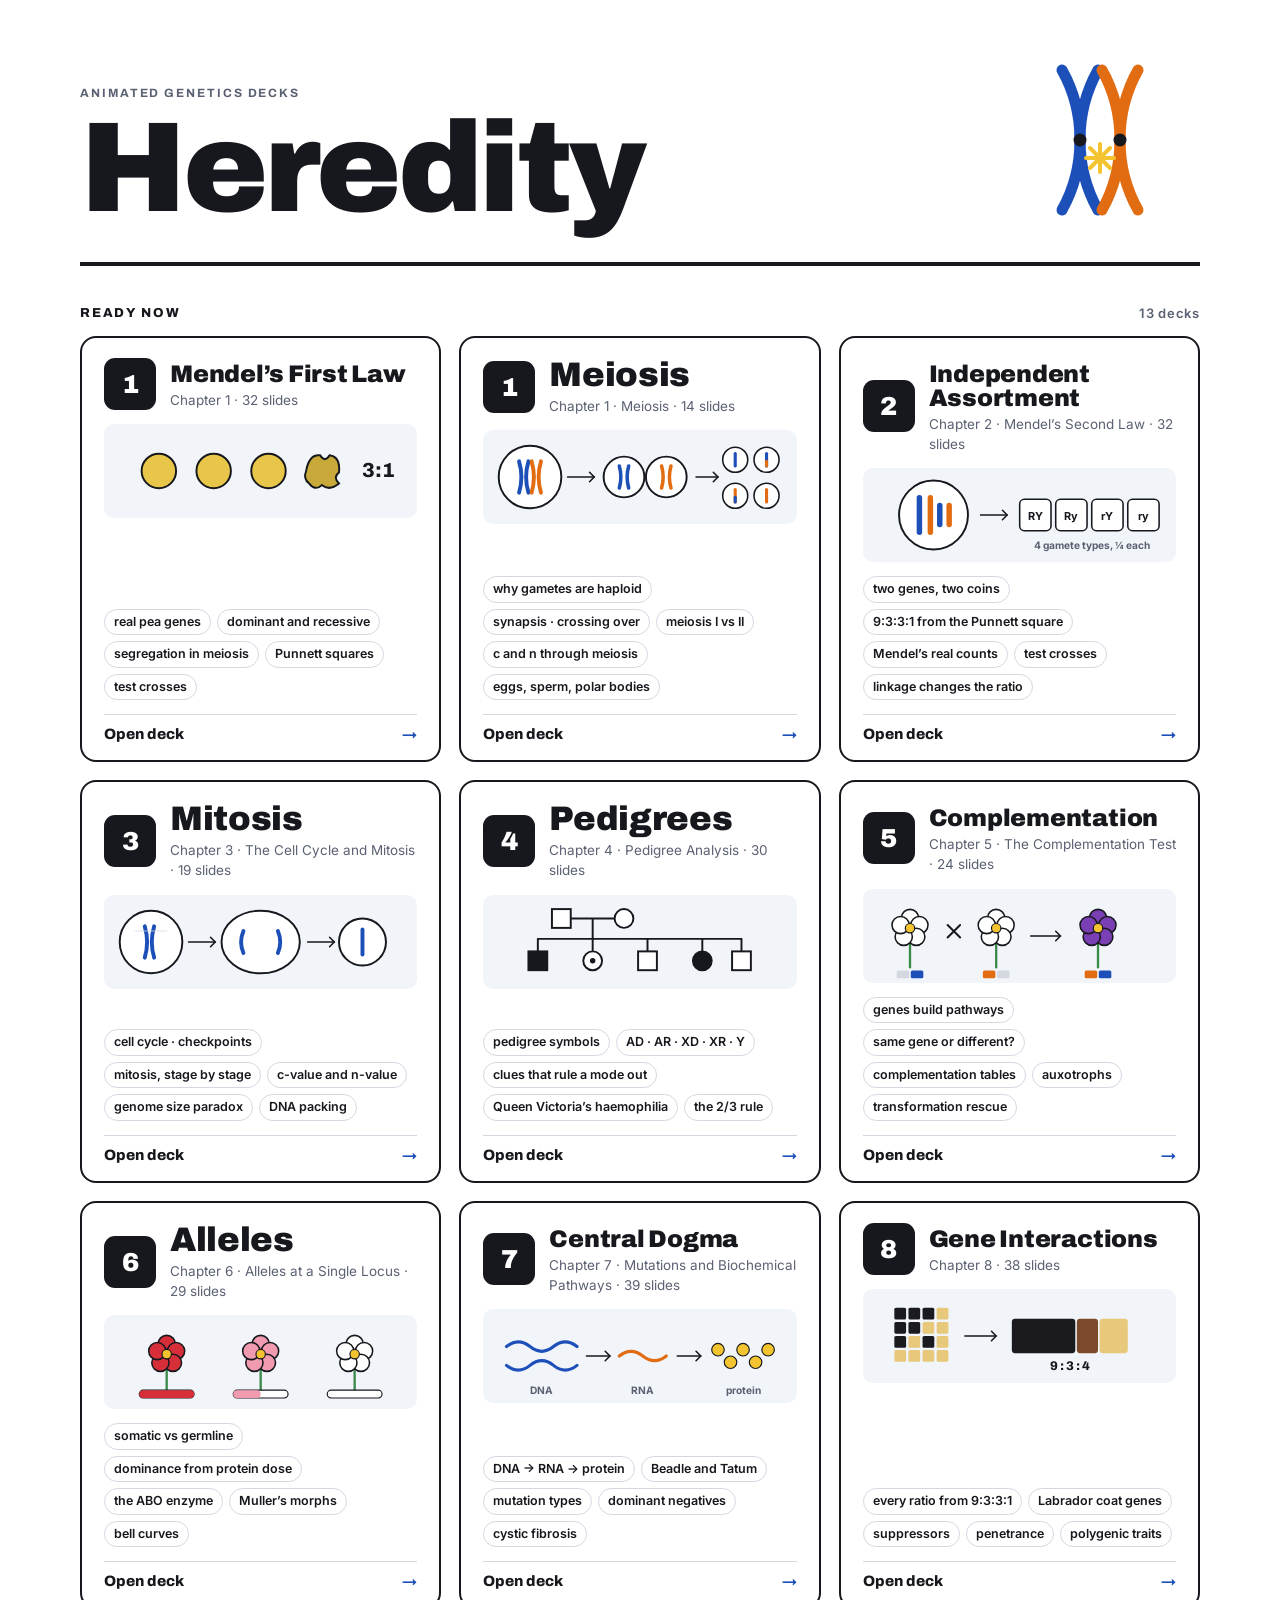
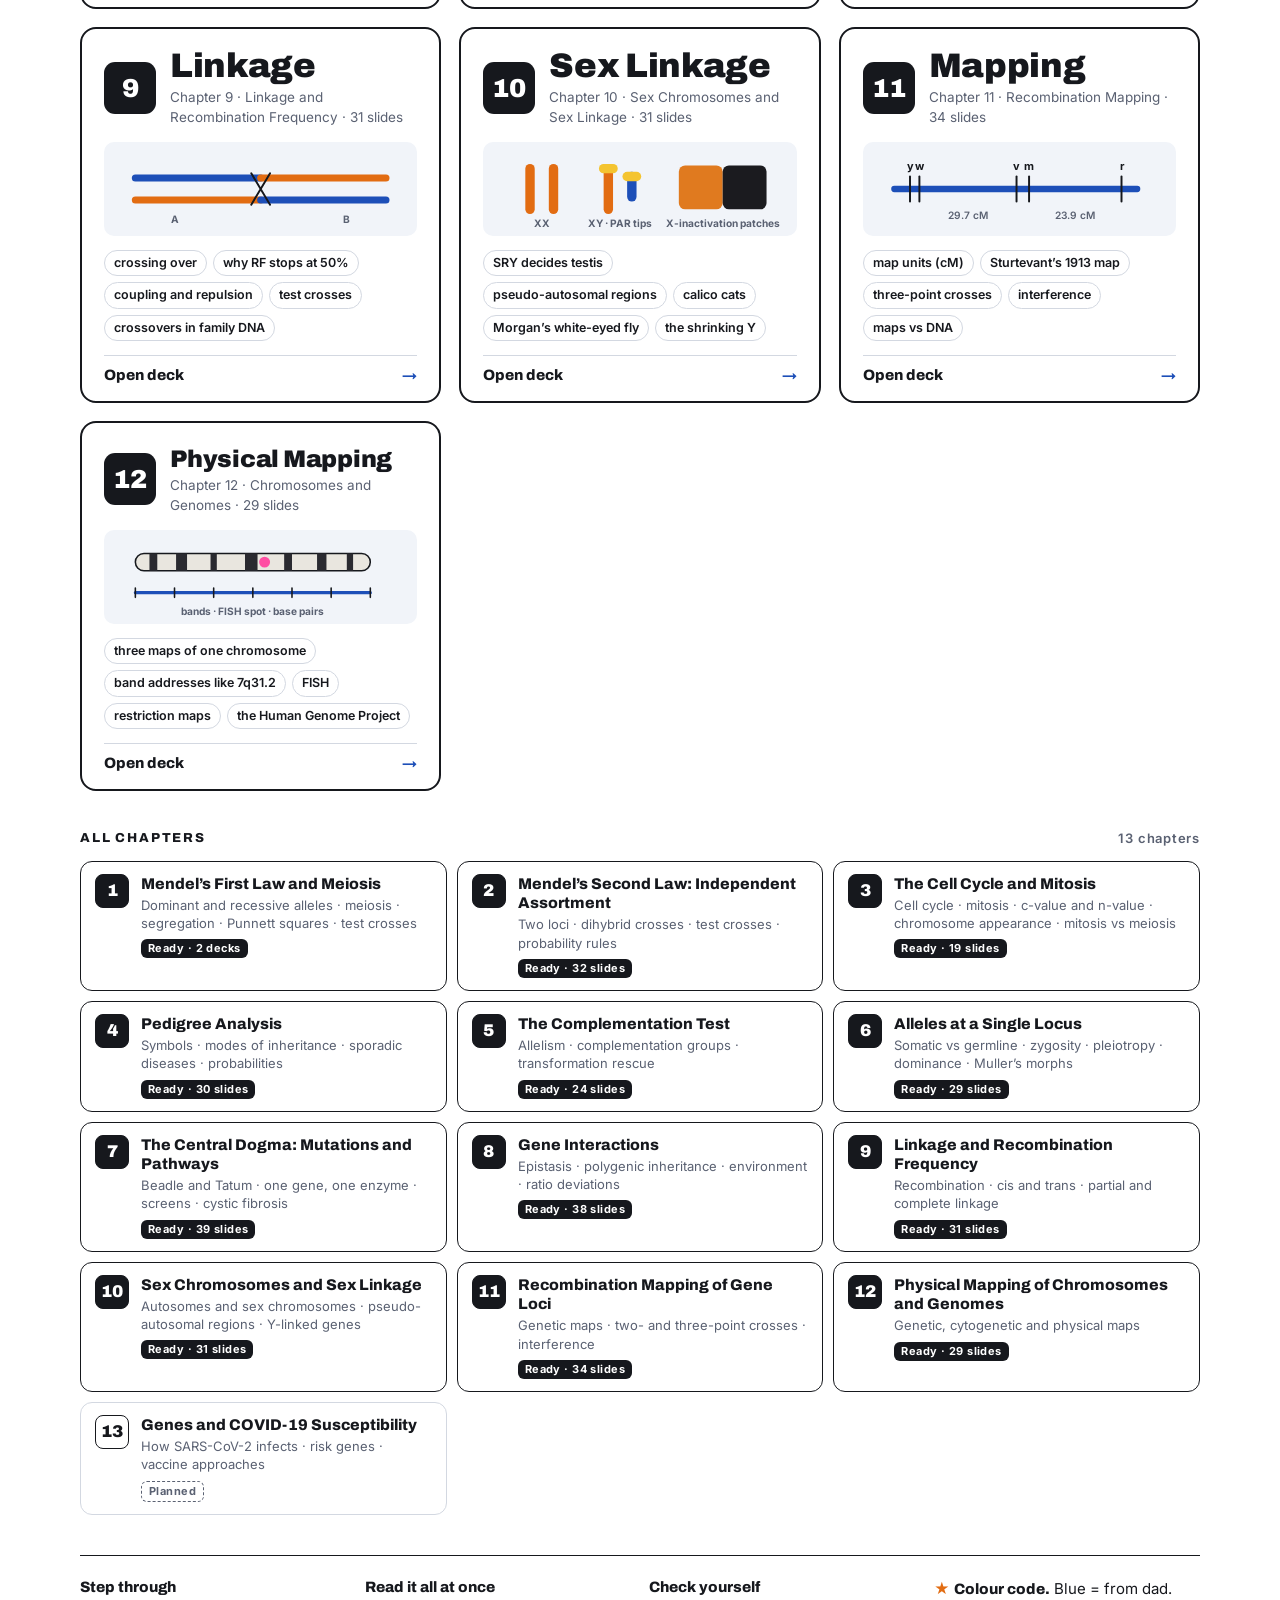
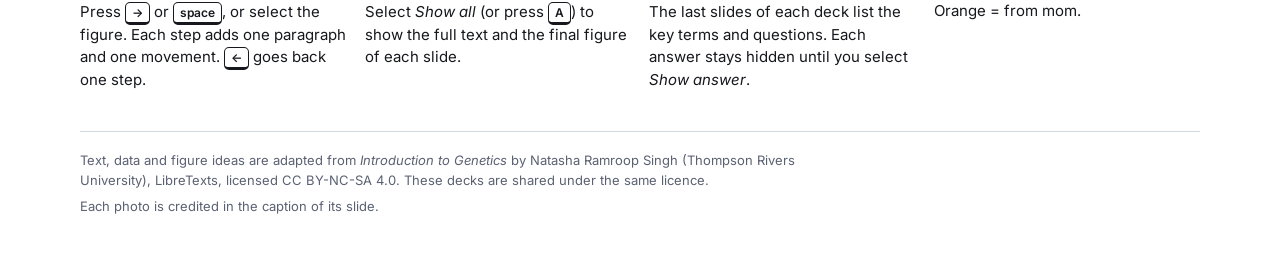
==== commit b4c0515d: "Add chapter 2 (Independent Assortment) and chapter 12 (Physical Mapping) decks Both passed a fresh-r" ====
--- a/index.html
+++ b/index.html
@@ -101,7 +101,7 @@
 </header>
 
 <section aria-labelledby="ready">
-  <h2 id="ready">Ready now <span>11 decks</span></h2>
+  <h2 id="ready">Ready now <span>13 decks</span></h2>
   <div class="live">
     <a class="deck" href="slides/01-mendel.html">
       <div class="deck-top"><div class="tile">1</div><div><h3 class="long">Mendel’s First Law</h3><div class="sub">Chapter 1 · 32 slides</div></div></div>
@@ -133,6 +133,21 @@
       <ul><li>why gametes are haploid</li><li>synapsis · crossing over</li><li>meiosis I vs II</li><li>c and n through meiosis</li><li>eggs, sperm, polar bodies</li></ul>
       <div class="go"><span>Open deck</span><b>→</b></div>
     </a>
+    <a class="deck" href="slides/02-assortment.html">
+      <div class="deck-top"><div class="tile">2</div><div><h3 class="long">Independent Assortment</h3><div class="sub">Chapter 2 · Mendel’s Second Law · 32 slides</div></div></div>
+      <svg viewBox="0 0 400 120" aria-hidden="true">
+        <g fill="none" stroke-linecap="round">
+          <circle cx="90" cy="60" r="44" style="fill:var(--card);stroke:var(--ink)" stroke-width="2.5"/>
+          <path d="M72,38 L72,82" style="stroke:var(--dad)" stroke-width="7"/><path d="M86,38 L86,82" style="stroke:var(--mom)" stroke-width="7"/>
+          <path d="M98,48 L98,72" style="stroke:var(--dad)" stroke-width="7"/><path d="M110,48 L110,72" style="stroke:var(--mom)" stroke-width="7"/>
+          <path d="M150,60 L184,60" style="stroke:var(--ink)" stroke-width="2"/><path d="M178,54 L184,60 L178,66" style="stroke:var(--ink)" stroke-width="2"/>
+          <rect x="200" y="40" width="40" height="40" rx="6" style="fill:var(--card);stroke:var(--ink)" stroke-width="2"/><text x="220" y="66" text-anchor="middle" style="font:700 14px var(--f-body);fill:var(--ink)">RY</text><rect x="246" y="40" width="40" height="40" rx="6" style="fill:var(--card);stroke:var(--ink)" stroke-width="2"/><text x="266" y="66" text-anchor="middle" style="font:700 14px var(--f-body);fill:var(--ink)">Ry</text><rect x="292" y="40" width="40" height="40" rx="6" style="fill:var(--card);stroke:var(--ink)" stroke-width="2"/><text x="312" y="66" text-anchor="middle" style="font:700 14px var(--f-body);fill:var(--ink)">rY</text><rect x="338" y="40" width="40" height="40" rx="6" style="fill:var(--card);stroke:var(--ink)" stroke-width="2"/><text x="358" y="66" text-anchor="middle" style="font:700 14px var(--f-body);fill:var(--ink)">ry</text>
+          <text x="292" y="104" text-anchor="middle" style="font:700 13px var(--f-body);fill:var(--muted)">4 gamete types, ¼ each</text>
+        </g>
+      </svg>
+      <ul><li>two genes, two coins</li><li>9:3:3:1 from the Punnett square</li><li>Mendel’s real counts</li><li>test crosses</li><li>linkage changes the ratio</li></ul>
+      <div class="go"><span>Open deck</span><b>→</b></div>
+    </a>
     <a class="deck" href="slides/03-mitosis.html">
       <div class="deck-top"><div class="tile">3</div><div><h3>Mitosis</h3><div class="sub">Chapter 3 · The Cell Cycle and Mitosis · 19 slides</div></div></div>
       <svg viewBox="0 0 400 120" aria-hidden="true">
@@ -264,6 +279,20 @@
       <ul><li>map units (cM)</li><li>Sturtevant’s 1913 map</li><li>three-point crosses</li><li>interference</li><li>maps vs DNA</li></ul>
       <div class="go"><span>Open deck</span><b>→</b></div>
     </a>
+    <a class="deck" href="slides/12-physical-mapping.html">
+      <div class="deck-top"><div class="tile">12</div><div><h3 class="long">Physical Mapping</h3><div class="sub">Chapter 12 · Chromosomes and Genomes · 29 slides</div></div></div>
+      <svg viewBox="0 0 400 120" aria-hidden="true">
+        <g fill="none" stroke-linecap="round">
+          <rect x="40" y="30" width="300" height="22" rx="11" style="fill:#e9e6df;stroke:var(--ink)" stroke-width="2"/><rect x="58" y="30" width="10" height="22" style="fill:#2a2a30"/><rect x="92" y="30" width="14" height="22" style="fill:#2a2a30"/><rect x="136" y="30" width="8" height="22" style="fill:#2a2a30"/><rect x="180" y="30" width="16" height="22" style="fill:#2a2a30"/><rect x="230" y="30" width="10" height="22" style="fill:#2a2a30"/><rect x="272" y="30" width="12" height="22" style="fill:#2a2a30"/><rect x="310" y="30" width="8" height="22" style="fill:#2a2a30"/>
+          <circle cx="205" cy="41" r="7" style="fill:#ff4fa3;stroke:none"/>
+          <path d="M40,80 L340,80" style="stroke:var(--dad)" stroke-width="4"/>
+          <path d="M40,74 L40,86" style="stroke:var(--ink)" stroke-width="2"/><path d="M90,74 L90,86" style="stroke:var(--ink)" stroke-width="2"/><path d="M140,74 L140,86" style="stroke:var(--ink)" stroke-width="2"/><path d="M190,74 L190,86" style="stroke:var(--ink)" stroke-width="2"/><path d="M240,74 L240,86" style="stroke:var(--ink)" stroke-width="2"/><path d="M290,74 L290,86" style="stroke:var(--ink)" stroke-width="2"/><path d="M340,74 L340,86" style="stroke:var(--ink)" stroke-width="2"/>
+          <text x="190" y="108" text-anchor="middle" style="font:700 13px var(--f-body);fill:var(--muted)">bands · FISH spot · base pairs</text>
+        </g>
+      </svg>
+      <ul><li>three maps of one chromosome</li><li>band addresses like 7q31.2</li><li>FISH</li><li>restriction maps</li><li>the Human Genome Project</li></ul>
+      <div class="go"><span>Open deck</span><b>→</b></div>
+    </a>
   </div>
 </section>
 
@@ -271,7 +300,7 @@
   <h2 id="all">All chapters <span>13 chapters</span></h2>
   <div class="toc">
     <a class="ch" href="slides/01-mendel.html"><div class="n">1</div><div><div class="t">Mendel’s First Law and Meiosis</div><div class="s">Dominant and recessive alleles · meiosis · segregation · Punnett squares · test crosses</div><span class="pill ok">Ready · 2 decks</span></div></a>
-    <div class="ch"><div class="n">2</div><div><div class="t">Mendel’s Second Law: Independent Assortment</div><div class="s">Two loci · dihybrid crosses · test crosses · probability rules</div><span class="pill later">Planned</span></div></div>
+    <a class="ch" href="slides/02-assortment.html"><div class="n">2</div><div><div class="t">Mendel’s Second Law: Independent Assortment</div><div class="s">Two loci · dihybrid crosses · test crosses · probability rules</div><span class="pill ok">Ready · 32 slides</span></div></a>
     <a class="ch" href="slides/03-mitosis.html"><div class="n">3</div><div><div class="t">The Cell Cycle and Mitosis</div><div class="s">Cell cycle · mitosis · c-value and n-value · chromosome appearance · mitosis vs meiosis</div><span class="pill ok">Ready · 19 slides</span></div></a>
     <a class="ch" href="slides/04-pedigrees.html"><div class="n">4</div><div><div class="t">Pedigree Analysis</div><div class="s">Symbols · modes of inheritance · sporadic diseases · probabilities</div><span class="pill ok">Ready · 30 slides</span></div></a>
     <a class="ch" href="slides/05-complementation.html"><div class="n">5</div><div><div class="t">The Complementation Test</div><div class="s">Allelism · complementation groups · transformation rescue</div><span class="pill ok">Ready · 24 slides</span></div></a>
@@ -281,7 +310,7 @@
     <a class="ch" href="slides/09-linkage.html"><div class="n">9</div><div><div class="t">Linkage and Recombination Frequency</div><div class="s">Recombination · cis and trans · partial and complete linkage</div><span class="pill ok">Ready · 31 slides</span></div></a>
     <a class="ch" href="slides/10-sex-linkage.html"><div class="n">10</div><div><div class="t">Sex Chromosomes and Sex Linkage</div><div class="s">Autosomes and sex chromosomes · pseudo-autosomal regions · Y-linked genes</div><span class="pill ok">Ready · 31 slides</span></div></a>
     <a class="ch" href="slides/11-mapping.html"><div class="n">11</div><div><div class="t">Recombination Mapping of Gene Loci</div><div class="s">Genetic maps · two- and three-point crosses · interference</div><span class="pill ok">Ready · 34 slides</span></div></a>
-    <div class="ch"><div class="n">12</div><div><div class="t">Physical Mapping of Chromosomes and Genomes</div><div class="s">Genetic, cytogenetic and physical maps</div><span class="pill later">Planned</span></div></div>
+    <a class="ch" href="slides/12-physical-mapping.html"><div class="n">12</div><div><div class="t">Physical Mapping of Chromosomes and Genomes</div><div class="s">Genetic, cytogenetic and physical maps</div><span class="pill ok">Ready · 29 slides</span></div></a>
     <div class="ch"><div class="n">13</div><div><div class="t">Genes and COVID-19 Susceptibility</div><div class="s">How SARS-CoV-2 infects · risk genes · vaccine approaches</div><span class="pill later">Planned</span></div></div>
   </div>
 </section>
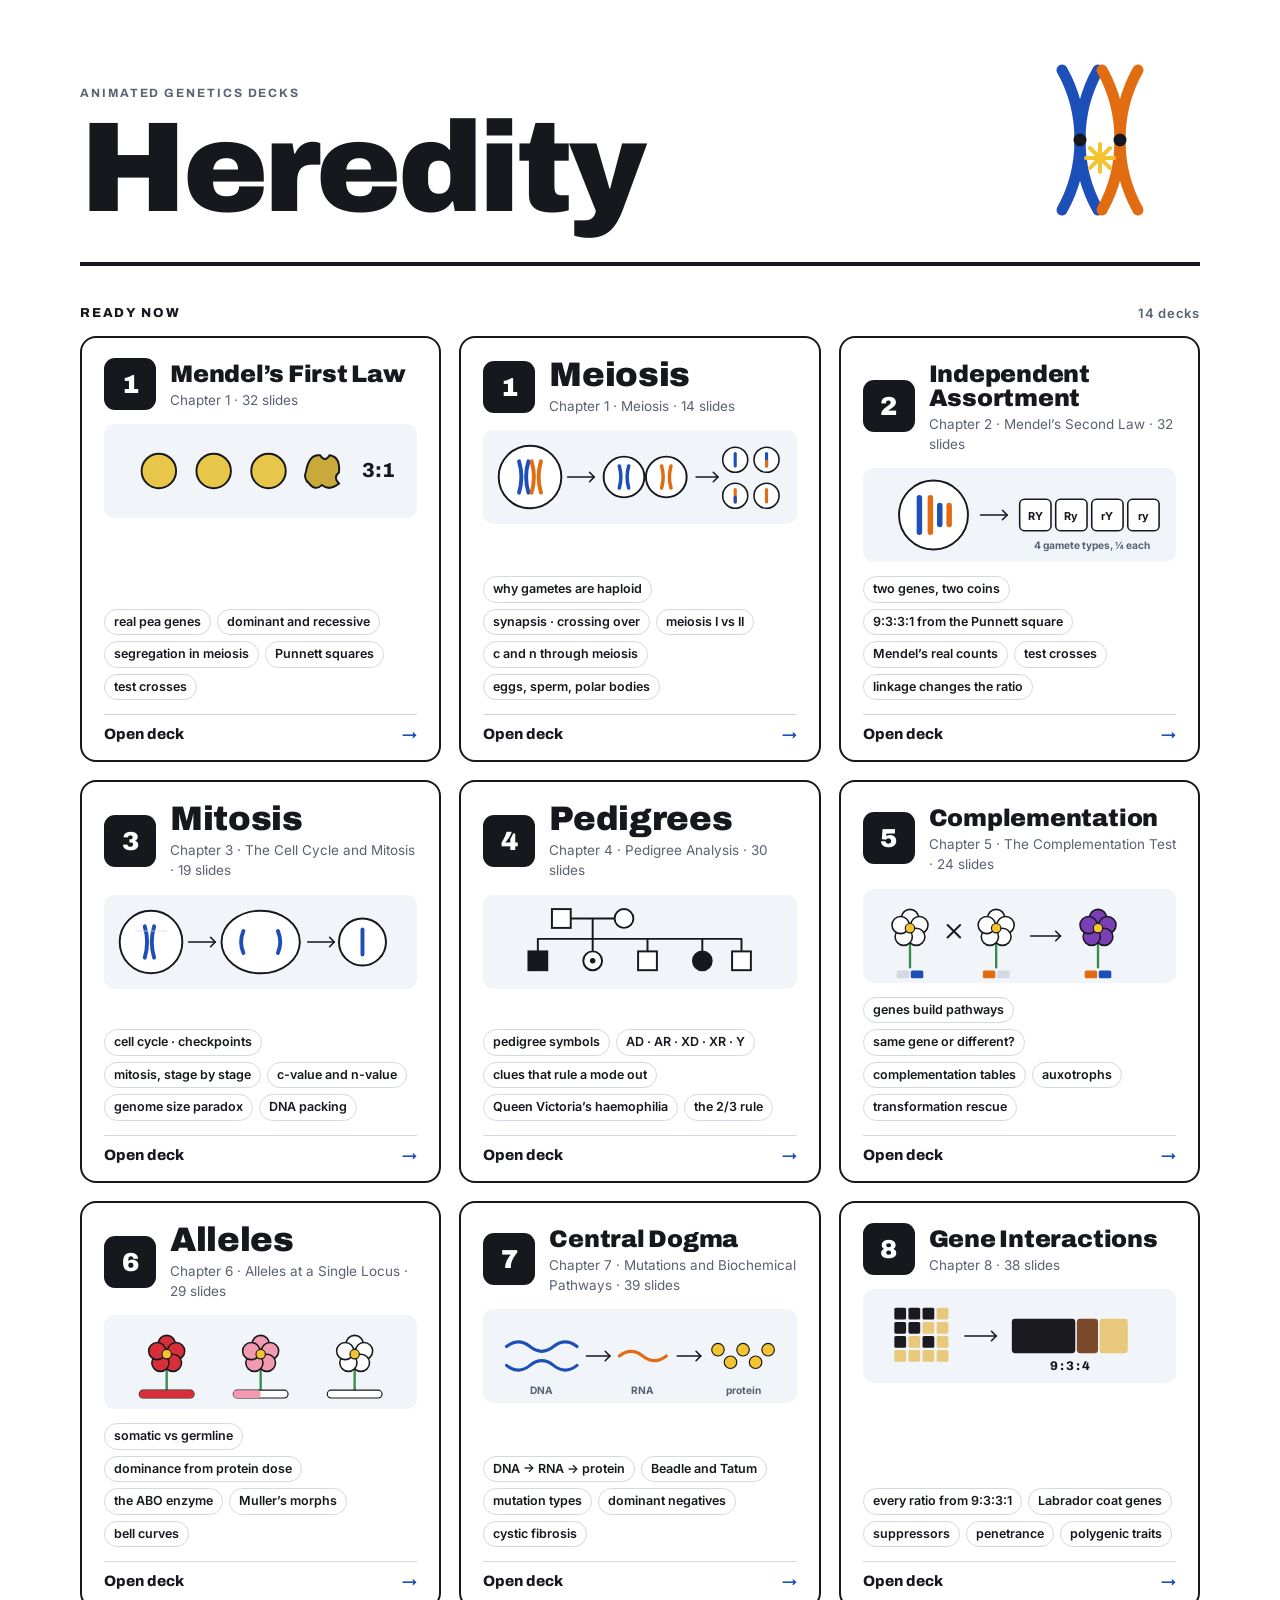
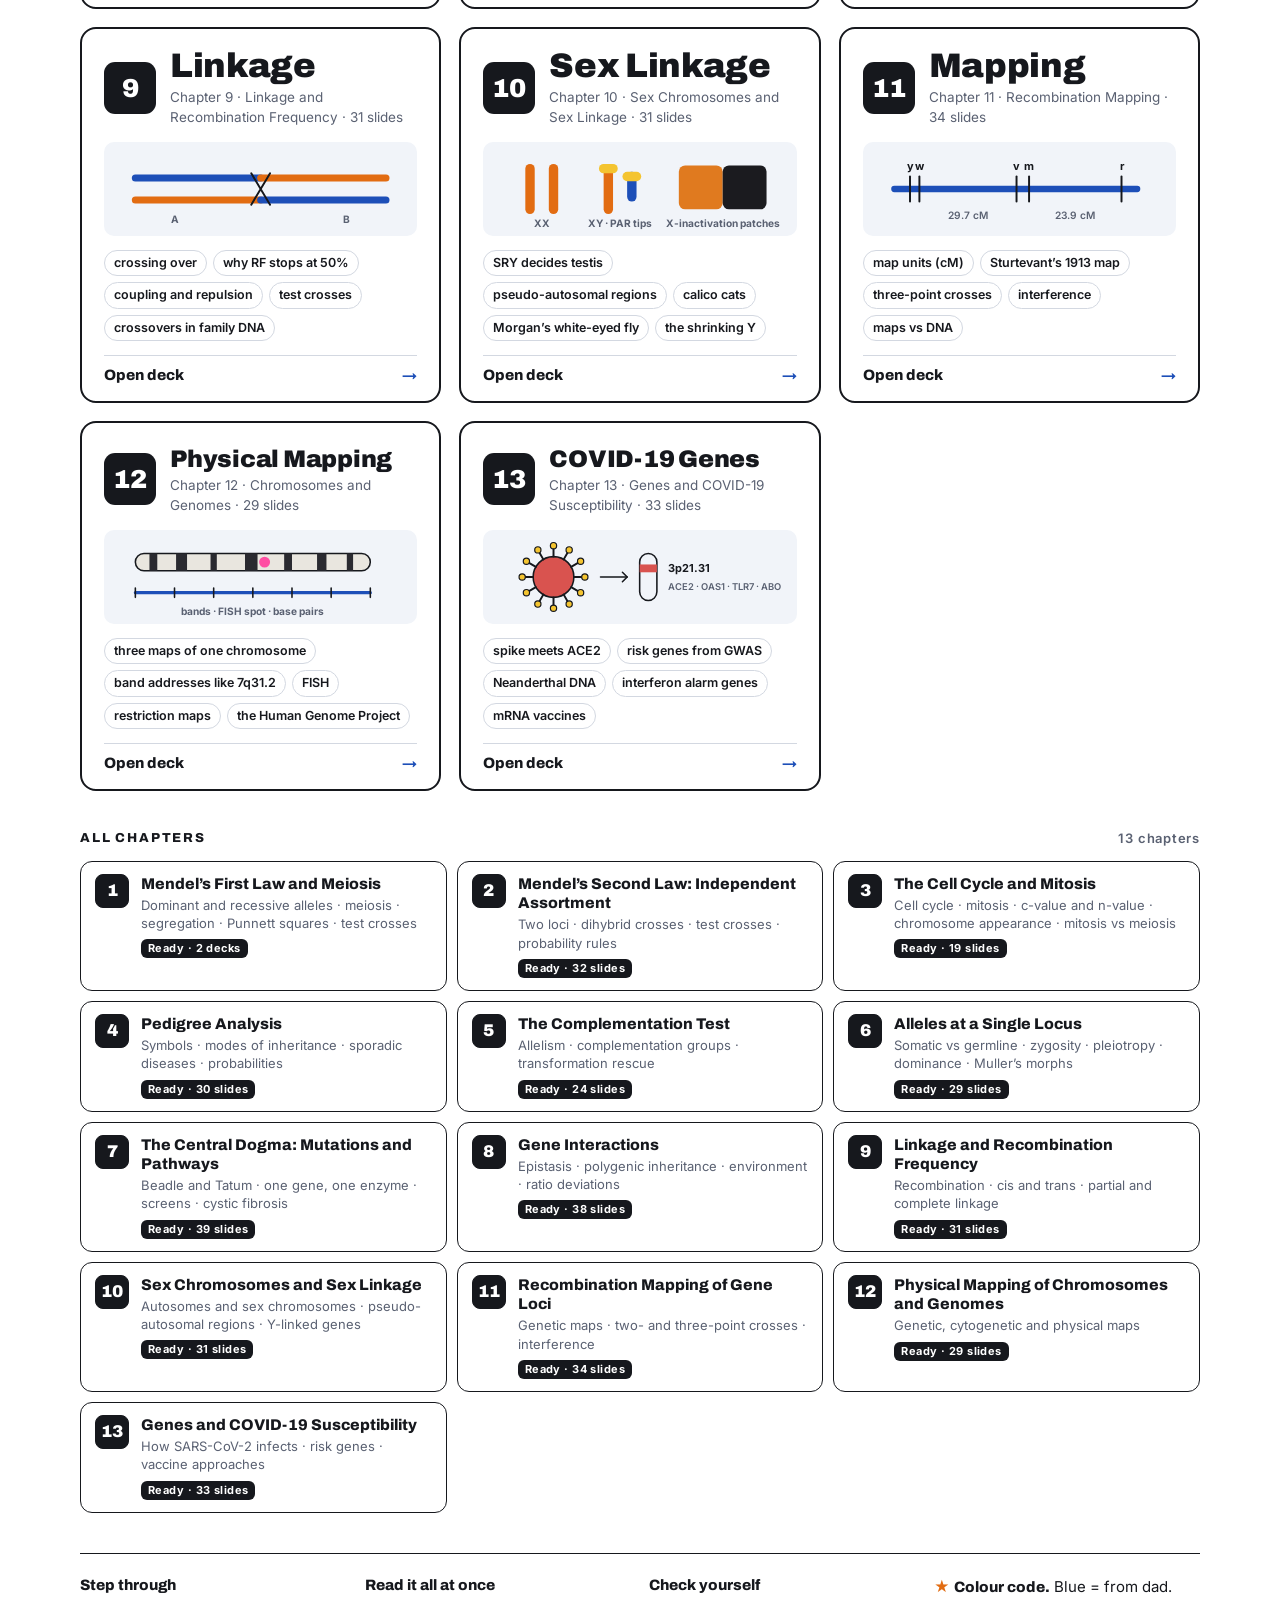
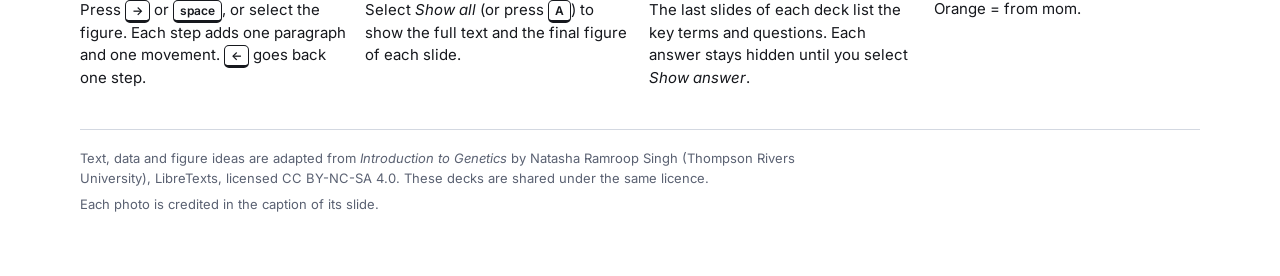
==== commit d1106fe8: "Add chapter 13 deck (Genes and COVID-19 Susceptibility) Passed a fresh-reviewer slop-scorer and fact" ====
--- a/index.html
+++ b/index.html
@@ -101,7 +101,7 @@
 </header>
 
 <section aria-labelledby="ready">
-  <h2 id="ready">Ready now <span>13 decks</span></h2>
+  <h2 id="ready">Ready now <span>14 decks</span></h2>
   <div class="live">
     <a class="deck" href="slides/01-mendel.html">
       <div class="deck-top"><div class="tile">1</div><div><h3 class="long">Mendel’s First Law</h3><div class="sub">Chapter 1 · 32 slides</div></div></div>
@@ -291,6 +291,22 @@
         </g>
       </svg>
       <ul><li>three maps of one chromosome</li><li>band addresses like 7q31.2</li><li>FISH</li><li>restriction maps</li><li>the Human Genome Project</li></ul>
+      <div class="go"><span>Open deck</span><b>→</b></div>
+    </a>
+    <a class="deck" href="slides/13-covid-genes.html">
+      <div class="deck-top"><div class="tile">13</div><div><h3 class="long">COVID-19 Genes</h3><div class="sub">Chapter 13 · Genes and COVID-19 Susceptibility · 33 slides</div></div></div>
+      <svg viewBox="0 0 400 120" aria-hidden="true">
+        <g fill="none" stroke-linecap="round">
+          <circle cx="90" cy="60" r="26" style="fill:#d9534f;stroke:var(--ink)" stroke-width="2"/>
+          <path d="M116.0,60.0 L128.0,60.0" style="stroke:var(--ink)" stroke-width="2.5"/><circle cx="130.0" cy="60.0" r="4" style="fill:var(--hi);stroke:var(--ink)" stroke-width="1.5"/><path d="M112.5,73.0 L122.9,79.0" style="stroke:var(--ink)" stroke-width="2.5"/><circle cx="124.6" cy="80.0" r="4" style="fill:var(--hi);stroke:var(--ink)" stroke-width="1.5"/><path d="M103.0,82.5 L109.0,92.9" style="stroke:var(--ink)" stroke-width="2.5"/><circle cx="110.0" cy="94.6" r="4" style="fill:var(--hi);stroke:var(--ink)" stroke-width="1.5"/><path d="M90.0,86.0 L90.0,98.0" style="stroke:var(--ink)" stroke-width="2.5"/><circle cx="90.0" cy="100.0" r="4" style="fill:var(--hi);stroke:var(--ink)" stroke-width="1.5"/><path d="M77.0,82.5 L71.0,92.9" style="stroke:var(--ink)" stroke-width="2.5"/><circle cx="70.0" cy="94.6" r="4" style="fill:var(--hi);stroke:var(--ink)" stroke-width="1.5"/><path d="M67.5,73.0 L57.1,79.0" style="stroke:var(--ink)" stroke-width="2.5"/><circle cx="55.4" cy="80.0" r="4" style="fill:var(--hi);stroke:var(--ink)" stroke-width="1.5"/><path d="M64.0,60.0 L52.0,60.0" style="stroke:var(--ink)" stroke-width="2.5"/><circle cx="50.0" cy="60.0" r="4" style="fill:var(--hi);stroke:var(--ink)" stroke-width="1.5"/><path d="M67.5,47.0 L57.1,41.0" style="stroke:var(--ink)" stroke-width="2.5"/><circle cx="55.4" cy="40.0" r="4" style="fill:var(--hi);stroke:var(--ink)" stroke-width="1.5"/><path d="M77.0,37.5 L71.0,27.1" style="stroke:var(--ink)" stroke-width="2.5"/><circle cx="70.0" cy="25.4" r="4" style="fill:var(--hi);stroke:var(--ink)" stroke-width="1.5"/><path d="M90.0,34.0 L90.0,22.0" style="stroke:var(--ink)" stroke-width="2.5"/><circle cx="90.0" cy="20.0" r="4" style="fill:var(--hi);stroke:var(--ink)" stroke-width="1.5"/><path d="M103.0,37.5 L109.0,27.1" style="stroke:var(--ink)" stroke-width="2.5"/><circle cx="110.0" cy="25.4" r="4" style="fill:var(--hi);stroke:var(--ink)" stroke-width="1.5"/><path d="M112.5,47.0 L122.9,41.0" style="stroke:var(--ink)" stroke-width="2.5"/><circle cx="124.6" cy="40.0" r="4" style="fill:var(--hi);stroke:var(--ink)" stroke-width="1.5"/>
+          <path d="M150,60 L184,60" style="stroke:var(--ink)" stroke-width="2"/><path d="M178,54 L184,60 L178,66" style="stroke:var(--ink)" stroke-width="2"/>
+          <rect x="200" y="30" width="22" height="60" rx="11" style="fill:var(--wash);stroke:var(--ink)" stroke-width="2"/>
+          <rect x="200" y="44" width="22" height="10" style="fill:#d9534f"/>
+          <text x="236" y="54" style="font:700 14px var(--f-body);fill:var(--ink)">3p21.31</text>
+          <text x="236" y="76" style="font:600 12px var(--f-body);fill:var(--muted)">ACE2 · OAS1 · TLR7 · ABO</text>
+        </g>
+      </svg>
+      <ul><li>spike meets ACE2</li><li>risk genes from GWAS</li><li>Neanderthal DNA</li><li>interferon alarm genes</li><li>mRNA vaccines</li></ul>
       <div class="go"><span>Open deck</span><b>→</b></div>
     </a>
   </div>
@@ -311,7 +327,7 @@
     <a class="ch" href="slides/10-sex-linkage.html"><div class="n">10</div><div><div class="t">Sex Chromosomes and Sex Linkage</div><div class="s">Autosomes and sex chromosomes · pseudo-autosomal regions · Y-linked genes</div><span class="pill ok">Ready · 31 slides</span></div></a>
     <a class="ch" href="slides/11-mapping.html"><div class="n">11</div><div><div class="t">Recombination Mapping of Gene Loci</div><div class="s">Genetic maps · two- and three-point crosses · interference</div><span class="pill ok">Ready · 34 slides</span></div></a>
     <a class="ch" href="slides/12-physical-mapping.html"><div class="n">12</div><div><div class="t">Physical Mapping of Chromosomes and Genomes</div><div class="s">Genetic, cytogenetic and physical maps</div><span class="pill ok">Ready · 29 slides</span></div></a>
-    <div class="ch"><div class="n">13</div><div><div class="t">Genes and COVID-19 Susceptibility</div><div class="s">How SARS-CoV-2 infects · risk genes · vaccine approaches</div><span class="pill later">Planned</span></div></div>
+    <a class="ch" href="slides/13-covid-genes.html"><div class="n">13</div><div><div class="t">Genes and COVID-19 Susceptibility</div><div class="s">How SARS-CoV-2 infects · risk genes · vaccine approaches</div><span class="pill ok">Ready · 33 slides</span></div></a>
   </div>
 </section>
 
